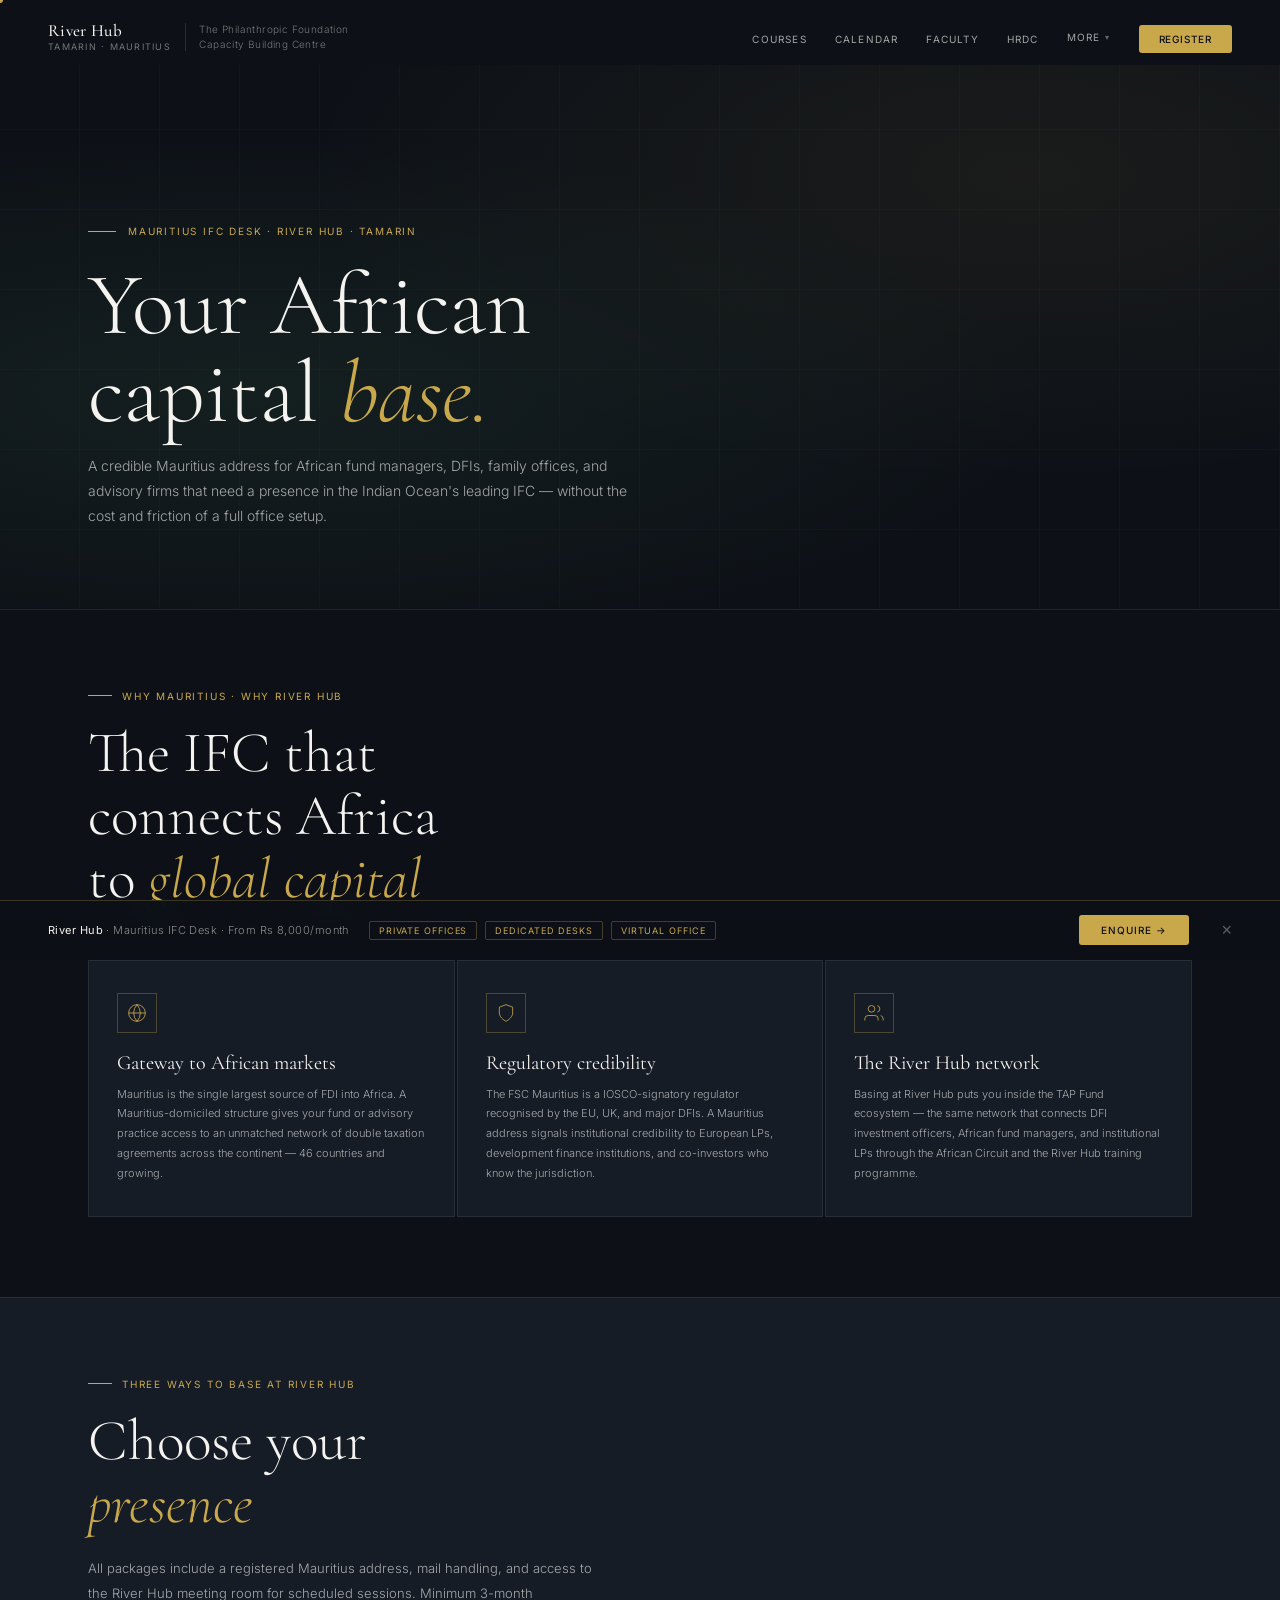
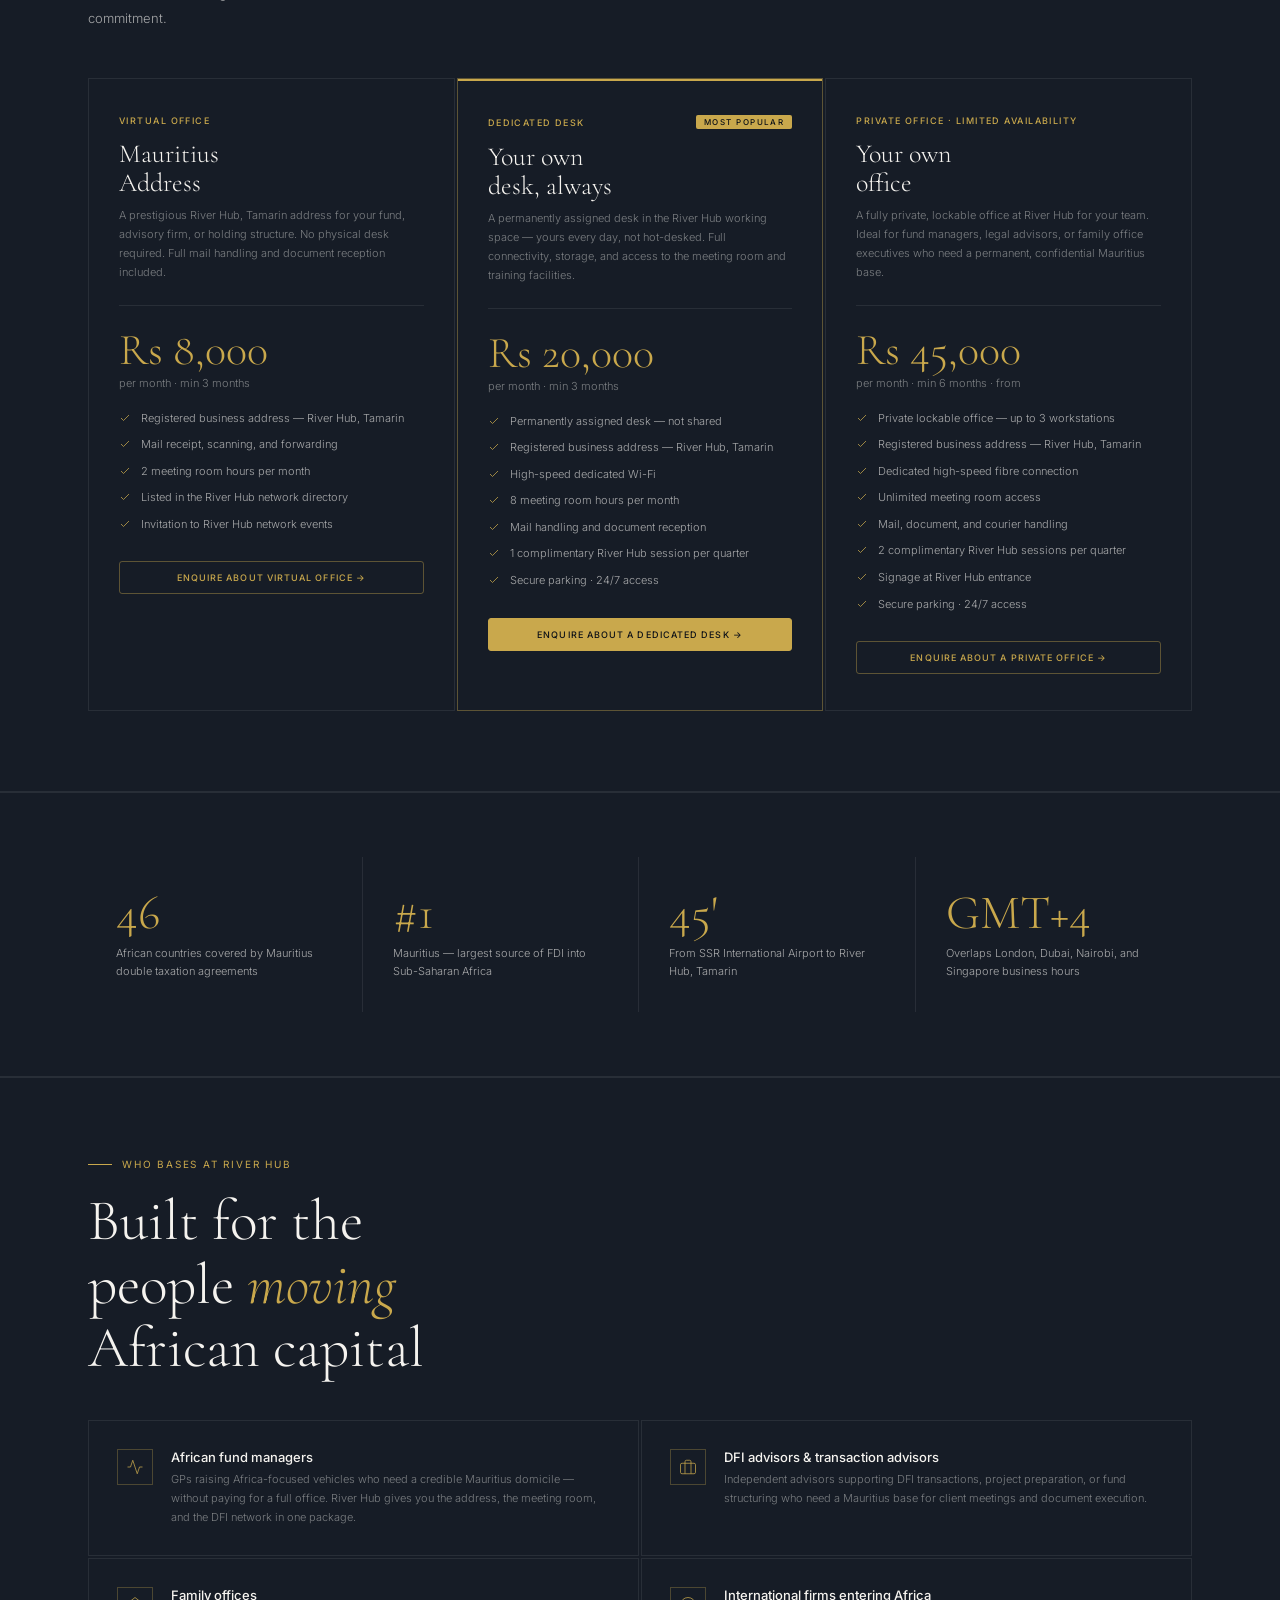
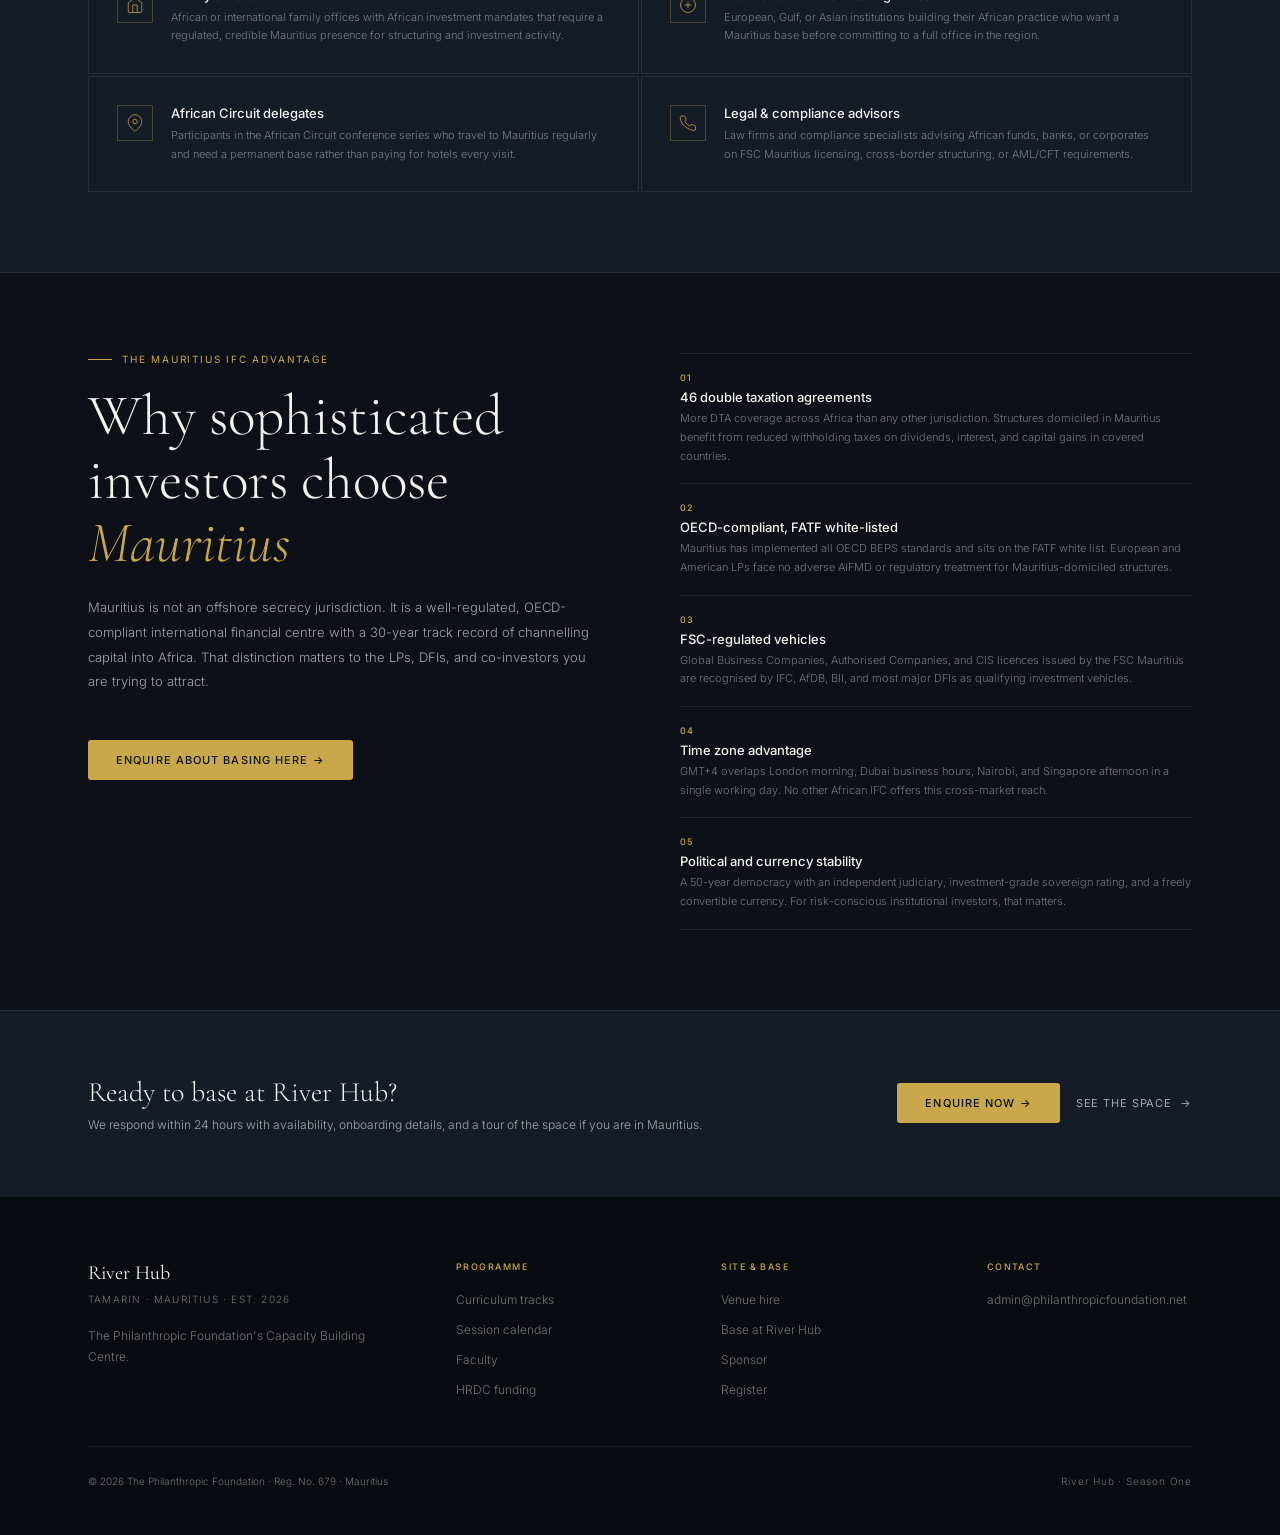
==== base/index.html @ 077eb171 "Create index.html Add base page" ====
<!DOCTYPE html>
<html lang="en">
<head>
<meta charset="UTF-8"><meta name="viewport" content="width=device-width, initial-scale=1.0">
<title>Base at River Hub · Mauritius IFC Desk · Tamarin</title>
<meta name="description" content="A prestigious Mauritius address for African fund managers, DFIs, and advisory firms. Private offices, dedicated desks, and virtual office packages at River Hub, Tamarin.">
<link rel="canonical" href="https://riverhub.africa/base/">
<link rel="icon" type="image/svg+xml" href="data:image/svg+xml,<svg xmlns='http://www.w3.org/2000/svg' viewBox='0 0 32 32'><rect width='32' height='32' fill='%230d1117'/><text x='50%25' y='55%25' font-family='serif' font-size='18' fill='%23c9a84c' text-anchor='middle' dominant-baseline='middle'>R</text></svg>">
<meta name="theme-color" content="#0d1117">
<link rel="preconnect" href="https://fonts.googleapis.com">
<link rel="preconnect" href="https://fonts.gstatic.com" crossorigin>
<link href="https://fonts.googleapis.com/css2?family=Cormorant+Garamond:ital,wght@0,300;0,400;0,500;0,600;1,300;1,400;1,500&family=Inter:wght@300;400;500&display=swap" rel="stylesheet">
<link rel="stylesheet" href="/assets/main.css">
<style>
.why-grid{display:grid;grid-template-columns:repeat(3,1fr);gap:2px;margin-top:48px}
.why-card{background:var(--bg-card);border:.5px solid var(--border);padding:32px 28px;position:relative;overflow:hidden;transition:border-color .25s}
.why-card:hover{border-color:var(--border-lg)}
.why-card::after{content:'';position:absolute;top:0;left:0;width:2px;height:0;background:var(--gold);transition:height .4s ease}
.why-card:hover::after{height:100%}
.why-icon{width:40px;height:40px;border:.5px solid rgba(201,168,76,.3);display:flex;align-items:center;justify-content:center;margin-bottom:18px;color:var(--gold)}
.why-title{font-family:'Cormorant Garamond',serif;font-size:20px;font-weight:400;color:var(--white);margin-bottom:10px;line-height:1.2}
.why-text{font-size:11px;font-weight:300;color:var(--muted-lg);line-height:1.8}

/* PACKAGES */
.pkg-grid{display:grid;grid-template-columns:repeat(3,1fr);gap:2px;margin-top:48px}
.pkg-card{background:var(--bg-card);border:.5px solid var(--border);padding:36px 30px;position:relative;transition:border-color .25s}
.pkg-card:hover{border-color:var(--border-lg)}
.pkg-card.featured{border-color:rgba(201,168,76,.4)}
.pkg-card.featured::before{content:'';position:absolute;top:0;left:0;right:0;height:2px;background:var(--gold)}
.pkg-eyebrow{font-size:9px;font-weight:500;color:var(--gold);letter-spacing:.16em;text-transform:uppercase;margin-bottom:14px;display:flex;align-items:center;justify-content:space-between}
.pkg-badge{background:var(--gold);color:var(--bg);padding:2px 8px;border-radius:2px;font-size:8px;font-weight:500}
.pkg-title{font-family:'Cormorant Garamond',serif;font-size:26px;font-weight:300;color:var(--white);line-height:1.1;margin-bottom:8px}
.pkg-desc{font-size:11px;font-weight:300;color:var(--muted);line-height:1.75;margin-bottom:22px;padding-bottom:22px;border-bottom:.5px solid var(--border)}
.pkg-price{font-family:'Cormorant Garamond',serif;font-size:44px;font-weight:300;color:var(--gold);line-height:1;margin-bottom:4px}
.pkg-price-unit{font-size:11px;font-weight:300;color:var(--muted);margin-bottom:20px}
.pkg-includes{display:flex;flex-direction:column;gap:9px;margin-bottom:28px}
.pkg-inc{display:flex;align-items:flex-start;gap:10px;font-size:11px;font-weight:300;color:var(--muted-lg);line-height:1.6}
.pkg-inc svg{flex-shrink:0;margin-top:2px;color:var(--gold)}
.pkg-enquire{display:inline-block;font-size:9px;font-weight:500;letter-spacing:.12em;text-transform:uppercase;color:var(--gold);border:.5px solid rgba(201,168,76,.4);padding:10px 20px;text-decoration:none;transition:all .2s;border-radius:var(--radius);width:100%;text-align:center}
.pkg-enquire:hover{background:rgba(201,168,76,.08);border-color:var(--gold)}
.pkg-card.featured .pkg-enquire{background:var(--gold);color:var(--bg);border-color:var(--gold)}
.pkg-card.featured .pkg-enquire:hover{background:var(--gold-lt)}

/* WHO */
.who-grid{display:grid;grid-template-columns:1fr 1fr;gap:2px;margin-top:40px}
.who-card{background:var(--bg-card);border:.5px solid var(--border);padding:28px 28px;display:flex;gap:18px;align-items:flex-start;transition:border-color .2s}
.who-card:hover{border-color:var(--border-lg)}
.who-icon{width:36px;height:36px;border:.5px solid rgba(201,168,76,.3);display:flex;align-items:center;justify-content:center;flex-shrink:0;color:var(--gold)}
.who-title{font-size:13px;font-weight:500;color:var(--white);margin-bottom:5px}
.who-text{font-size:11px;font-weight:300;color:var(--muted);line-height:1.7}

/* STATS */
.stats-band{background:var(--bg-card);border-top:.5px solid var(--border);border-bottom:.5px solid var(--border);padding:64px 0}
.stats-grid{display:grid;grid-template-columns:repeat(4,1fr);gap:2px}
.stat-box{padding:32px 28px;border-right:.5px solid var(--border)}
.stat-box:last-child{border-right:none}
.stat-val{font-family:'Cormorant Garamond',serif;font-size:48px;font-weight:300;color:var(--gold);line-height:1;margin-bottom:8px}
.stat-label{font-size:11px;font-weight:300;color:var(--muted-lg);line-height:1.6}

/* IFC BAND */
.ifc-band{padding:80px 0}
.ifc-grid{display:grid;grid-template-columns:1fr 1fr;gap:80px;align-items:start}
.ifc-point{padding:18px 0;border-top:.5px solid var(--border)}
.ifc-point:last-child{border-bottom:.5px solid var(--border)}
.ifc-point-num{font-size:9px;font-weight:500;color:var(--gold);letter-spacing:.14em;text-transform:uppercase;margin-bottom:6px}
.ifc-point-title{font-size:13px;font-weight:500;color:var(--white);margin-bottom:4px}
.ifc-point-text{font-size:11px;font-weight:300;color:var(--muted);line-height:1.7}

@media(max-width:900px){.why-grid,.pkg-grid,.ifc-grid{grid-template-columns:1fr;gap:2px}.who-grid{grid-template-columns:1fr}.stats-grid{grid-template-columns:1fr 1fr}.stat-box{border-right:none;border-bottom:.5px solid var(--border)}}
</style>
</head>
<body>
<div id="cursor-dot"></div><div id="cursor-ring"></div>
<div id="sticky-bar">
  <div class="sticky-label"><strong>River Hub</strong> · Mauritius IFC Desk · From Rs 8,000/month</div>
  <div class="sticky-pills"><span class="sticky-pill">Private offices</span><span class="sticky-pill">Dedicated desks</span><span class="sticky-pill">Virtual office</span></div>
  <a href="mailto:admin@philanthropicfoundation.net?subject=River Hub — Base Enquiry" class="sticky-cta">Enquire →</a>
  <button class="sticky-close" aria-label="Dismiss">×</button>
</div>
<nav id="nav">
  <a href="/" class="nav-logo"><div class="nav-logo-l"><span class="nav-logo-main">River Hub</span><span class="nav-logo-sub">Tamarin · Mauritius</span></div><div class="nav-logo-div"></div><span class="nav-logo-r">The Philanthropic Foundation<br>Capacity Building Centre</span></a>
  <ul class="nav-links">
    <li><a href="/courses/">Courses</a></li>
    <li><a href="/calendar/">Calendar</a></li>
    <li><a href="/faculty/">Faculty</a></li>
    <li><a href="/hrdc/">HRDC</a></li>
    <li class="nav-more" id="nav-more"><button class="nav-more-btn" onclick="toggleNavMore()">More <span>▾</span></button><div class="nav-dropdown"><a href="/venue/">Hire the space</a><a href="/base/">Base here</a><a href="/sponsor/">Sponsor</a><a href="https://philanthropicfoundation.net" target="_blank">Foundation ↗</a></div></li>
    <li><a href="/register/" class="nav-cta">Register</a></li>
  </ul>
</nav>
<div style="padding-top:65px"></div>

<!-- PAGE HEADER -->
<div class="page-header">
  <div class="page-header-grid"></div>
  <div class="page-header-inner">
    <div class="page-eyebrow">Mauritius IFC Desk · River Hub · Tamarin</div>
    <h1 class="page-title">Your African<br>capital <em>base.</em></h1>
    <p class="page-subtitle">A credible Mauritius address for African fund managers, DFIs, family offices, and advisory firms that need a presence in the Indian Ocean's leading IFC — without the cost and friction of a full office setup.</p>
  </div>
</div>

<!-- WHY MAURITIUS -->
<section style="padding:80px 0">
  <div class="container">
    <div class="reveal">
      <div class="section-tag">Why Mauritius · Why River Hub</div>
      <h2 class="section-title">The IFC that<br>connects Africa<br>to <em>global capital</em></h2>
    </div>
    <div class="why-grid reveal" style="transition-delay:.08s">
      <div class="why-card">
        <div class="why-icon"><svg viewBox="0 0 24 24" fill="none" stroke="currentColor" stroke-width="1" width="20" height="20"><circle cx="12" cy="12" r="10"/><line x1="2" y1="12" x2="22" y2="12"/><path d="M12 2a15.3 15.3 0 0 1 4 10 15.3 15.3 0 0 1-4 10 15.3 15.3 0 0 1-4-10 15.3 15.3 0 0 1 4-10z"/></svg></div>
        <div class="why-title">Gateway to African markets</div>
        <div class="why-text">Mauritius is the single largest source of FDI into Africa. A Mauritius-domiciled structure gives your fund or advisory practice access to an unmatched network of double taxation agreements across the continent — 46 countries and growing.</div>
      </div>
      <div class="why-card">
        <div class="why-icon"><svg viewBox="0 0 24 24" fill="none" stroke="currentColor" stroke-width="1" width="20" height="20"><path d="M12 22s8-4 8-10V5l-8-3-8 3v7c0 6 8 10 8 10z"/></svg></div>
        <div class="why-title">Regulatory credibility</div>
        <div class="why-text">The FSC Mauritius is a IOSCO-signatory regulator recognised by the EU, UK, and major DFIs. A Mauritius address signals institutional credibility to European LPs, development finance institutions, and co-investors who know the jurisdiction.</div>
      </div>
      <div class="why-card">
        <div class="why-icon"><svg viewBox="0 0 24 24" fill="none" stroke="currentColor" stroke-width="1" width="20" height="20"><path d="M17 21v-2a4 4 0 0 0-4-4H5a4 4 0 0 0-4 4v2"/><circle cx="9" cy="7" r="4"/><path d="M23 21v-2a4 4 0 0 0-3-3.87"/><path d="M16 3.13a4 4 0 0 1 0 7.75"/></svg></div>
        <div class="why-title">The River Hub network</div>
        <div class="why-text">Basing at River Hub puts you inside the TAP Fund ecosystem — the same network that connects DFI investment officers, African fund managers, and institutional LPs through the African Circuit and the River Hub training programme.</div>
      </div>
    </div>
  </div>
</section>

<!-- PACKAGES -->
<section style="background:var(--bg-card);border-top:.5px solid var(--border);border-bottom:.5px solid var(--border);padding:80px 0">
  <div class="container">
    <div class="reveal">
      <div class="section-tag">Three ways to base at River Hub</div>
      <h2 class="section-title">Choose your<br><em>presence</em></h2>
      <p class="section-body" style="max-width:520px">All packages include a registered Mauritius address, mail handling, and access to the River Hub meeting room for scheduled sessions. Minimum 3-month commitment.</p>
    </div>
    <div class="pkg-grid reveal" style="transition-delay:.08s">

      <!-- Virtual Office -->
      <div class="pkg-card">
        <div class="pkg-eyebrow">Virtual Office</div>
        <div class="pkg-title">Mauritius<br>Address</div>
        <div class="pkg-desc">A prestigious River Hub, Tamarin address for your fund, advisory firm, or holding structure. No physical desk required. Full mail handling and document reception included.</div>
        <div class="pkg-price">Rs 8,000</div>
        <div class="pkg-price-unit">per month · min 3 months</div>
        <div class="pkg-includes">
          <div class="pkg-inc"><svg viewBox="0 0 24 24" fill="none" stroke="currentColor" stroke-width="1.5" width="12" height="12"><polyline points="20 6 9 17 4 12"/></svg>Registered business address — River Hub, Tamarin</div>
          <div class="pkg-inc"><svg viewBox="0 0 24 24" fill="none" stroke="currentColor" stroke-width="1.5" width="12" height="12"><polyline points="20 6 9 17 4 12"/></svg>Mail receipt, scanning, and forwarding</div>
          <div class="pkg-inc"><svg viewBox="0 0 24 24" fill="none" stroke="currentColor" stroke-width="1.5" width="12" height="12"><polyline points="20 6 9 17 4 12"/></svg>2 meeting room hours per month</div>
          <div class="pkg-inc"><svg viewBox="0 0 24 24" fill="none" stroke="currentColor" stroke-width="1.5" width="12" height="12"><polyline points="20 6 9 17 4 12"/></svg>Listed in the River Hub network directory</div>
          <div class="pkg-inc"><svg viewBox="0 0 24 24" fill="none" stroke="currentColor" stroke-width="1.5" width="12" height="12"><polyline points="20 6 9 17 4 12"/></svg>Invitation to River Hub network events</div>
        </div>
        <a href="mailto:admin@philanthropicfoundation.net?subject=River Hub Base — Virtual Office Enquiry&body=I am interested in the River Hub Virtual Office package. Please send availability and onboarding details." class="pkg-enquire">Enquire about virtual office →</a>
      </div>

      <!-- Dedicated Desk -->
      <div class="pkg-card featured">
        <div class="pkg-eyebrow">Dedicated Desk <span class="pkg-badge">Most popular</span></div>
        <div class="pkg-title">Your own<br>desk, always</div>
        <div class="pkg-desc">A permanently assigned desk in the River Hub working space — yours every day, not hot-desked. Full connectivity, storage, and access to the meeting room and training facilities.</div>
        <div class="pkg-price">Rs 20,000</div>
        <div class="pkg-price-unit">per month · min 3 months</div>
        <div class="pkg-includes">
          <div class="pkg-inc"><svg viewBox="0 0 24 24" fill="none" stroke="currentColor" stroke-width="1.5" width="12" height="12"><polyline points="20 6 9 17 4 12"/></svg>Permanently assigned desk — not shared</div>
          <div class="pkg-inc"><svg viewBox="0 0 24 24" fill="none" stroke="currentColor" stroke-width="1.5" width="12" height="12"><polyline points="20 6 9 17 4 12"/></svg>Registered business address — River Hub, Tamarin</div>
          <div class="pkg-inc"><svg viewBox="0 0 24 24" fill="none" stroke="currentColor" stroke-width="1.5" width="12" height="12"><polyline points="20 6 9 17 4 12"/></svg>High-speed dedicated Wi-Fi</div>
          <div class="pkg-inc"><svg viewBox="0 0 24 24" fill="none" stroke="currentColor" stroke-width="1.5" width="12" height="12"><polyline points="20 6 9 17 4 12"/></svg>8 meeting room hours per month</div>
          <div class="pkg-inc"><svg viewBox="0 0 24 24" fill="none" stroke="currentColor" stroke-width="1.5" width="12" height="12"><polyline points="20 6 9 17 4 12"/></svg>Mail handling and document reception</div>
          <div class="pkg-inc"><svg viewBox="0 0 24 24" fill="none" stroke="currentColor" stroke-width="1.5" width="12" height="12"><polyline points="20 6 9 17 4 12"/></svg>1 complimentary River Hub session per quarter</div>
          <div class="pkg-inc"><svg viewBox="0 0 24 24" fill="none" stroke="currentColor" stroke-width="1.5" width="12" height="12"><polyline points="20 6 9 17 4 12"/></svg>Secure parking · 24/7 access</div>
        </div>
        <a href="mailto:admin@philanthropicfoundation.net?subject=River Hub Base — Dedicated Desk Enquiry&body=I am interested in a dedicated desk at River Hub. Please send availability and onboarding details." class="pkg-enquire">Enquire about a dedicated desk →</a>
      </div>

      <!-- Private Office -->
      <div class="pkg-card">
        <div class="pkg-eyebrow">Private Office · Limited availability</div>
        <div class="pkg-title">Your own<br>office</div>
        <div class="pkg-desc">A fully private, lockable office at River Hub for your team. Ideal for fund managers, legal advisors, or family office executives who need a permanent, confidential Mauritius base.</div>
        <div class="pkg-price">Rs 45,000</div>
        <div class="pkg-price-unit">per month · min 6 months · from</div>
        <div class="pkg-includes">
          <div class="pkg-inc"><svg viewBox="0 0 24 24" fill="none" stroke="currentColor" stroke-width="1.5" width="12" height="12"><polyline points="20 6 9 17 4 12"/></svg>Private lockable office — up to 3 workstations</div>
          <div class="pkg-inc"><svg viewBox="0 0 24 24" fill="none" stroke="currentColor" stroke-width="1.5" width="12" height="12"><polyline points="20 6 9 17 4 12"/></svg>Registered business address — River Hub, Tamarin</div>
          <div class="pkg-inc"><svg viewBox="0 0 24 24" fill="none" stroke="currentColor" stroke-width="1.5" width="12" height="12"><polyline points="20 6 9 17 4 12"/></svg>Dedicated high-speed fibre connection</div>
          <div class="pkg-inc"><svg viewBox="0 0 24 24" fill="none" stroke="currentColor" stroke-width="1.5" width="12" height="12"><polyline points="20 6 9 17 4 12"/></svg>Unlimited meeting room access</div>
          <div class="pkg-inc"><svg viewBox="0 0 24 24" fill="none" stroke="currentColor" stroke-width="1.5" width="12" height="12"><polyline points="20 6 9 17 4 12"/></svg>Mail, document, and courier handling</div>
          <div class="pkg-inc"><svg viewBox="0 0 24 24" fill="none" stroke="currentColor" stroke-width="1.5" width="12" height="12"><polyline points="20 6 9 17 4 12"/></svg>2 complimentary River Hub sessions per quarter</div>
          <div class="pkg-inc"><svg viewBox="0 0 24 24" fill="none" stroke="currentColor" stroke-width="1.5" width="12" height="12"><polyline points="20 6 9 17 4 12"/></svg>Signage at River Hub entrance</div>
          <div class="pkg-inc"><svg viewBox="0 0 24 24" fill="none" stroke="currentColor" stroke-width="1.5" width="12" height="12"><polyline points="20 6 9 17 4 12"/></svg>Secure parking · 24/7 access</div>
        </div>
        <a href="mailto:admin@philanthropicfoundation.net?subject=River Hub Base — Private Office Enquiry&body=I am interested in a private office at River Hub. Please confirm availability and send details." class="pkg-enquire">Enquire about a private office →</a>
      </div>

    </div>
  </div>
</section>

<!-- STATS -->
<div class="stats-band">
  <div class="container">
    <div class="stats-grid reveal">
      <div class="stat-box"><div class="stat-val">46</div><div class="stat-label">African countries covered by Mauritius double taxation agreements</div></div>
      <div class="stat-box"><div class="stat-val">#1</div><div class="stat-label">Mauritius — largest source of FDI into Sub-Saharan Africa</div></div>
      <div class="stat-box"><div class="stat-val">45'</div><div class="stat-label">From SSR International Airport to River Hub, Tamarin</div></div>
      <div class="stat-box"><div class="stat-val">GMT+4</div><div class="stat-label">Overlaps London, Dubai, Nairobi, and Singapore business hours</div></div>
    </div>
  </div>
</div>

<!-- WHO IS THIS FOR -->
<section style="padding:80px 0;background:var(--bg-card);border-top:.5px solid var(--border);border-bottom:.5px solid var(--border)">
  <div class="container">
    <div class="reveal">
      <div class="section-tag">Who bases at River Hub</div>
      <h2 class="section-title">Built for the<br>people <em>moving</em><br>African capital</h2>
    </div>
    <div class="who-grid reveal" style="transition-delay:.08s">
      <div class="who-card">
        <div class="who-icon"><svg viewBox="0 0 24 24" fill="none" stroke="currentColor" stroke-width="1" width="18" height="18"><polyline points="22 12 18 12 15 21 9 3 6 12 2 12"/></svg></div>
        <div><div class="who-title">African fund managers</div><div class="who-text">GPs raising Africa-focused vehicles who need a credible Mauritius domicile — without paying for a full office. River Hub gives you the address, the meeting room, and the DFI network in one package.</div></div>
      </div>
      <div class="who-card">
        <div class="who-icon"><svg viewBox="0 0 24 24" fill="none" stroke="currentColor" stroke-width="1" width="18" height="18"><rect x="2" y="7" width="20" height="14" rx="2"/><path d="M16 21V5a2 2 0 0 0-2-2h-4a2 2 0 0 0-2 2v16"/></svg></div>
        <div><div class="who-title">DFI advisors & transaction advisors</div><div class="who-text">Independent advisors supporting DFI transactions, project preparation, or fund structuring who need a Mauritius base for client meetings and document execution.</div></div>
      </div>
      <div class="who-card">
        <div class="who-icon"><svg viewBox="0 0 24 24" fill="none" stroke="currentColor" stroke-width="1" width="18" height="18"><path d="M3 9l9-7 9 7v11a2 2 0 0 1-2 2H5a2 2 0 0 1-2-2z"/><polyline points="9 22 9 12 15 12 15 22"/></svg></div>
        <div><div class="who-title">Family offices</div><div class="who-text">African or international family offices with African investment mandates that require a regulated, credible Mauritius presence for structuring and investment activity.</div></div>
      </div>
      <div class="who-card">
        <div class="who-icon"><svg viewBox="0 0 24 24" fill="none" stroke="currentColor" stroke-width="1" width="18" height="18"><circle cx="12" cy="12" r="10"/><line x1="12" y1="8" x2="12" y2="16"/><line x1="8" y1="12" x2="16" y2="12"/></svg></div>
        <div><div class="who-title">International firms entering Africa</div><div class="who-text">European, Gulf, or Asian institutions building their African practice who want a Mauritius base before committing to a full office in the region.</div></div>
      </div>
      <div class="who-card">
        <div class="who-icon"><svg viewBox="0 0 24 24" fill="none" stroke="currentColor" stroke-width="1" width="18" height="18"><path d="M21 10c0 7-9 13-9 13s-9-6-9-13a9 9 0 0 1 18 0z"/><circle cx="12" cy="10" r="3"/></svg></div>
        <div><div class="who-title">African Circuit delegates</div><div class="who-text">Participants in the African Circuit conference series who travel to Mauritius regularly and need a permanent base rather than paying for hotels every visit.</div></div>
      </div>
      <div class="who-card">
        <div class="who-icon"><svg viewBox="0 0 24 24" fill="none" stroke="currentColor" stroke-width="1" width="18" height="18"><path d="M22 16.92v3a2 2 0 0 1-2.18 2 19.79 19.79 0 0 1-8.63-3.07A19.5 19.5 0 0 1 4.69 13.5 19.79 19.79 0 0 1 1.58 4.88 2 2 0 0 1 3.54 2.69h3a2 2 0 0 1 2 1.72c.127.96.361 1.903.7 2.81a2 2 0 0 1-.45 2.11L7.91 10a16 16 0 0 0 6 6l1.27-1.27a2 2 0 0 1 2.11-.45c.907.339 1.85.573 2.81.7A2 2 0 0 1 22 16.92z"/></svg></div>
        <div><div class="who-title">Legal & compliance advisors</div><div class="who-text">Law firms and compliance specialists advising African funds, banks, or corporates on FSC Mauritius licensing, cross-border structuring, or AML/CFT requirements.</div></div>
      </div>
    </div>
  </div>
</section>

<!-- IFC ADVANTAGE -->
<section class="ifc-band">
  <div class="container">
    <div class="ifc-grid">
      <div class="reveal">
        <div class="section-tag">The Mauritius IFC advantage</div>
        <h2 class="section-title">Why sophisticated<br>investors choose<br><em>Mauritius</em></h2>
        <p class="section-body">Mauritius is not an offshore secrecy jurisdiction. It is a well-regulated, OECD-compliant international financial centre with a 30-year track record of channelling capital into Africa. That distinction matters to the LPs, DFIs, and co-investors you are trying to attract.</p>
        <a href="mailto:admin@philanthropicfoundation.net?subject=River Hub Base — Enquiry&body=I would like to discuss basing at River Hub. Please send me the available options and pricing." class="btn-primary" style="margin-top:32px;display:inline-block">Enquire about basing here →</a>
      </div>
      <div class="reveal" style="transition-delay:.1s">
        <div class="ifc-point"><div class="ifc-point-num">01</div><div class="ifc-point-title">46 double taxation agreements</div><div class="ifc-point-text">More DTA coverage across Africa than any other jurisdiction. Structures domiciled in Mauritius benefit from reduced withholding taxes on dividends, interest, and capital gains in covered countries.</div></div>
        <div class="ifc-point"><div class="ifc-point-num">02</div><div class="ifc-point-title">OECD-compliant, FATF white-listed</div><div class="ifc-point-text">Mauritius has implemented all OECD BEPS standards and sits on the FATF white list. European and American LPs face no adverse AIFMD or regulatory treatment for Mauritius-domiciled structures.</div></div>
        <div class="ifc-point"><div class="ifc-point-num">03</div><div class="ifc-point-title">FSC-regulated vehicles</div><div class="ifc-point-text">Global Business Companies, Authorised Companies, and CIS licences issued by the FSC Mauritius are recognised by IFC, AfDB, BII, and most major DFIs as qualifying investment vehicles.</div></div>
        <div class="ifc-point"><div class="ifc-point-num">04</div><div class="ifc-point-title">Time zone advantage</div><div class="ifc-point-text">GMT+4 overlaps London morning, Dubai business hours, Nairobi, and Singapore afternoon in a single working day. No other African IFC offers this cross-market reach.</div></div>
        <div class="ifc-point"><div class="ifc-point-num">05</div><div class="ifc-point-title">Political and currency stability</div><div class="ifc-point-text">A 50-year democracy with an independent judiciary, investment-grade sovereign rating, and a freely convertible currency. For risk-conscious institutional investors, that matters.</div></div>
      </div>
    </div>
  </div>
</section>

<!-- CTA -->
<section style="background:var(--bg-card);border-top:.5px solid var(--border);padding:64px 0">
  <div class="container">
    <div style="display:flex;align-items:center;justify-content:space-between;gap:40px;flex-wrap:wrap">
      <div>
        <div style="font-family:'Cormorant Garamond',serif;font-size:28px;font-weight:300;color:var(--white);margin-bottom:8px">Ready to base at River Hub?</div>
        <div style="font-size:12px;font-weight:300;color:var(--muted-lg)">We respond within 24 hours with availability, onboarding details, and a tour of the space if you are in Mauritius.</div>
      </div>
      <div style="display:flex;gap:16px;flex-wrap:wrap">
        <a href="mailto:admin@philanthropicfoundation.net?subject=River Hub Base — Enquiry&body=I would like to enquire about basing at River Hub. Please send me available packages and pricing." class="btn-primary">Enquire now →</a>
        <a href="/venue/" class="btn-ghost">See the space</a>
      </div>
    </div>
  </div>
</section>

<footer>
  <div class="container">
    <div class="footer-grid">
      <div><div class="footer-name">River Hub</div><div class="footer-sub">Tamarin · Mauritius · Est. 2026</div><p class="footer-desc">The Philanthropic Foundation's Capacity Building Centre.</p></div>
      <div><div class="footer-col-title">Programme</div><ul class="footer-links"><li><a href="/courses/">Curriculum tracks</a></li><li><a href="/calendar/">Session calendar</a></li><li><a href="/faculty/">Faculty</a></li><li><a href="/hrdc/">HRDC funding</a></li></ul></div>
      <div><div class="footer-col-title">Site & Base</div><ul class="footer-links"><li><a href="/venue/">Venue hire</a></li><li><a href="/base/">Base at River Hub</a></li><li><a href="/sponsor/">Sponsor</a></li><li><a href="/register/">Register</a></li></ul></div>
      <div><div class="footer-col-title">Contact</div><ul class="footer-links"><li><a href="mailto:admin@philanthropicfoundation.net">admin@philanthropicfoundation.net</a></li></ul></div>
    </div>
    <div class="footer-bottom"><div class="footer-copy">© 2026 The Philanthropic Foundation · Reg. No. 679 · Mauritius</div><div class="footer-season">River Hub · Season One</div></div>
  </div>
</footer>
<script src="/assets/main.js"></script>
</body>
</html>
---- assets/main.css ----
:root{--bg:#0d1117;--bg-card:#161c26;--bg-mid:#1c2433;--border:rgba(255,255,255,0.08);--border-lg:rgba(255,255,255,0.12);--gold:#c9a84c;--gold-lt:#e0c27a;--white:#f5f3ef;--muted:rgba(245,243,239,0.45);--muted-lg:rgba(245,243,239,0.65);--radius:3px}
*,*::before,*::after{box-sizing:border-box;margin:0;padding:0}
html{scroll-behavior:smooth}
body{font-family:'Inter',sans-serif;background:var(--bg);color:var(--white);font-weight:300;overflow-x:hidden;cursor:none}
a,button,[role="button"]{cursor:none}
#cursor-ring{width:36px;height:36px;border:2px solid var(--gold);border-radius:50%;position:fixed;top:0;left:0;pointer-events:none;z-index:9999;transform:translate(-50%,-50%);transition:width .25s,height .25s,border-color .25s,background .25s,opacity .25s;opacity:0}
#cursor-dot{width:6px;height:6px;background:var(--gold);border-radius:50%;position:fixed;top:0;left:0;pointer-events:none;z-index:9999;transform:translate(-50%,-50%);transition:width .15s,height .15s,background .15s}
#cursor-ring.hover{width:56px;height:56px;border-color:#3d8a62;background:rgba(61,138,98,.08)}
#cursor-dot.hover{width:4px;height:4px;background:#3d8a62}

/* NAV */
nav{position:fixed;top:0;left:0;right:0;z-index:200;display:flex;align-items:center;justify-content:space-between;padding:22px 48px;transition:background .35s,padding .25s,border-bottom .35s}
nav.scrolled{background:rgba(13,17,23,.94);backdrop-filter:blur(16px);padding:14px 48px;border-bottom:.5px solid var(--border-lg)}
.nav-logo{display:flex;align-items:center;gap:14px;text-decoration:none}
.nav-logo-div{width:.5px;height:28px;background:var(--border-lg)}
.nav-logo-l{display:flex;flex-direction:column;gap:2px}
.nav-logo-main{font-family:'Cormorant Garamond',serif;font-size:17px;font-weight:500;color:var(--white);letter-spacing:.02em;line-height:1}
.nav-logo-sub{font-size:9px;font-weight:400;color:var(--muted);letter-spacing:.14em;text-transform:uppercase}
.nav-logo-r{font-size:10px;color:var(--muted);font-weight:300;letter-spacing:.04em;line-height:1.5}
.nav-links{display:flex;align-items:center;gap:28px;list-style:none}
.nav-links a{font-size:10px;font-weight:400;color:var(--muted-lg);text-decoration:none;letter-spacing:.12em;text-transform:uppercase;transition:color .2s}
.nav-links a:hover{color:var(--white)}
.nav-links a.active{color:var(--white)}
.nav-cta{background:var(--gold)!important;color:var(--bg)!important;padding:8px 20px;border-radius:var(--radius);font-weight:500!important;transition:background .2s!important;letter-spacing:.08em!important}
.nav-cta:hover{background:var(--gold-lt)!important}
.nav-more{position:relative}
.nav-more-btn{font-size:10px;font-weight:400;color:var(--muted-lg);text-decoration:none;letter-spacing:.12em;text-transform:uppercase;transition:color .2s;background:none;border:none;font-family:'Inter',sans-serif;cursor:none;display:flex;align-items:center;gap:5px;padding:0}
.nav-more-btn:hover{color:var(--white)}
.nav-more-btn span{font-size:8px;opacity:.6}
.nav-dropdown{position:absolute;top:calc(100% + 16px);right:0;background:rgba(13,17,23,0.97);backdrop-filter:blur(16px);border:.5px solid var(--border-lg);padding:8px 0;min-width:160px;opacity:0;pointer-events:none;transform:translateY(-6px);transition:opacity .2s,transform .2s;z-index:999}
.nav-more.open .nav-dropdown{opacity:1;pointer-events:all;transform:translateY(0)}
.nav-dropdown a{display:block;font-size:10px;font-weight:400;color:var(--muted-lg);text-decoration:none;letter-spacing:.1em;text-transform:uppercase;padding:10px 18px;transition:color .15s,background .15s}
.nav-dropdown a:hover{color:var(--white);background:rgba(255,255,255,0.04)}

/* TICKER */
.ticker{background:var(--gold);padding:9px 0;overflow:hidden;white-space:nowrap}
.ticker-inner{display:inline-flex;animation:ticker 32s linear infinite}
.ticker-text{font-size:10px;font-weight:500;color:var(--bg);letter-spacing:.14em;text-transform:uppercase;padding:0 28px}
.ticker-dot{color:rgba(13,17,23,.35);padding:0 4px}
@keyframes ticker{0%{transform:translateX(0)}100%{transform:translateX(-50%)}}

/* PAGE HEADER */
.page-header{padding:160px 0 80px;position:relative;overflow:hidden;border-bottom:.5px solid var(--border)}
.page-header::before{content:'';position:absolute;inset:0;background:radial-gradient(ellipse at 20% 60%,rgba(42,74,58,.25) 0%,transparent 55%),radial-gradient(ellipse at 80% 20%,rgba(201,168,76,.07) 0%,transparent 50%)}
.page-header-grid{position:absolute;inset:0;background-image:repeating-linear-gradient(0deg,transparent,transparent 79px,rgba(255,255,255,.018) 79px,rgba(255,255,255,.018) 80px),repeating-linear-gradient(90deg,transparent,transparent 79px,rgba(255,255,255,.018) 79px,rgba(255,255,255,.018) 80px)}
.page-header-inner{position:relative;z-index:1;max-width:1200px;margin:0 auto;padding:0 48px}
.page-eyebrow{display:flex;align-items:center;gap:12px;font-size:10px;font-weight:400;color:var(--gold);letter-spacing:.18em;text-transform:uppercase;margin-bottom:24px}
.page-eyebrow::before{content:'';display:block;width:28px;height:.5px;background:var(--gold)}
.page-title{font-family:'Cormorant Garamond',serif;font-size:clamp(52px,7vw,88px);font-weight:300;line-height:1.0;color:var(--white);margin-bottom:16px}
.page-title em{font-style:italic;color:var(--gold)}
.page-subtitle{font-size:14px;font-weight:300;color:var(--muted-lg);line-height:1.8;max-width:560px}

/* CONTAINER */
.container{max-width:1200px;margin:0 auto;padding:0 48px}

/* SHARED COMPONENTS */
.section-tag{display:flex;align-items:center;gap:10px;font-size:10px;font-weight:400;color:var(--gold);letter-spacing:.18em;text-transform:uppercase;margin-bottom:20px}
.section-tag::before{content:'';display:block;width:24px;height:.5px;background:var(--gold)}
.section-title{font-family:'Cormorant Garamond',serif;font-size:clamp(36px,4.5vw,58px);font-weight:300;color:var(--white);line-height:1.1;margin-bottom:20px}
.section-title em{font-style:italic;color:var(--gold)}
.section-body{font-size:13px;font-weight:300;color:var(--muted-lg);line-height:1.9;margin-bottom:14px}
.reveal{opacity:0;transform:translateY(22px);transition:opacity .7s ease,transform .7s ease}
.reveal.visible{opacity:1;transform:none}
.btn-primary{background:var(--gold);color:var(--bg);border:none;padding:13px 28px;font-family:'Inter',sans-serif;font-size:11px;font-weight:500;letter-spacing:.1em;text-transform:uppercase;cursor:none;text-decoration:none;border-radius:var(--radius);transition:background .2s,transform .15s;display:inline-block}
.btn-primary:hover{background:var(--gold-lt);transform:translateY(-1px)}
.btn-ghost{color:var(--muted-lg);font-size:11px;font-weight:400;letter-spacing:.08em;text-decoration:none;text-transform:uppercase;display:flex;align-items:center;gap:8px;transition:color .2s,gap .2s;width:fit-content}
.btn-ghost:hover{color:var(--white);gap:14px}
.btn-ghost::after{content:'→'}

/* BADGE */
.badge{font-size:9px;font-weight:500;padding:2px 7px;border-radius:2px;letter-spacing:.1em;text-transform:uppercase}
.b-taf{background:rgba(61,138,98,.18);color:#6ec493;border:.5px solid rgba(61,138,98,.3)}
.b-hrdc{background:rgba(201,168,76,.12);color:var(--gold-lt);border:.5px solid rgba(201,168,76,.25)}
.b-premium{background:rgba(110,90,138,.15);color:#b09fd4;border:.5px solid rgba(110,90,138,.3)}

/* FOOTER */
footer{background:#080c11;border-top:.5px solid rgba(255,255,255,0.06);padding:64px 0 48px}
.footer-grid{display:grid;grid-template-columns:1.5fr 1fr 1fr 1fr;gap:60px;margin-bottom:48px}
.footer-name{font-family:'Cormorant Garamond',serif;font-size:20px;font-weight:400;color:var(--white);margin-bottom:8px}
.footer-sub{font-size:10px;color:var(--muted);letter-spacing:.12em;text-transform:uppercase;margin-bottom:20px}
.footer-desc{font-size:12px;color:var(--muted);line-height:1.8}
.footer-col-title{font-size:9px;font-weight:500;color:var(--gold);letter-spacing:.16em;text-transform:uppercase;margin-bottom:16px}
.footer-links{list-style:none;display:flex;flex-direction:column;gap:10px}
.footer-links a{font-size:12px;color:var(--muted);text-decoration:none;transition:color .2s}
.footer-links a:hover{color:var(--white)}
.footer-bottom{border-top:.5px solid rgba(255,255,255,0.06);padding-top:28px;display:flex;justify-content:space-between;align-items:center;flex-wrap:wrap;gap:12px}
.footer-copy{font-size:10px;color:var(--muted)}
.footer-season{font-size:10px;color:var(--muted);letter-spacing:.08em}

/* STICKY BAR */
#sticky-bar{position:fixed;bottom:0;left:0;right:0;z-index:300;background:rgba(13,17,23,0.96);backdrop-filter:blur(16px);border-top:.5px solid rgba(201,168,76,0.25);padding:14px 48px;display:flex;align-items:center;justify-content:space-between;transform:translateY(100%);transition:transform .4s cubic-bezier(.22,1,.36,1);gap:20px}
#sticky-bar.visible{transform:translateY(0)}
.sticky-label{font-size:11px;font-weight:300;color:rgba(245,243,239,.55);letter-spacing:.04em;white-space:nowrap}
.sticky-label strong{color:var(--white);font-weight:400}
.sticky-pills{display:flex;align-items:center;gap:8px;flex:1}
.sticky-pill{font-size:9px;font-weight:400;color:var(--gold);letter-spacing:.1em;text-transform:uppercase;border:.5px solid rgba(201,168,76,0.3);padding:3px 9px;border-radius:2px;white-space:nowrap}
.sticky-cta{background:var(--gold);color:var(--bg);border:none;padding:9px 22px;font-family:'Inter',sans-serif;font-size:10px;font-weight:500;letter-spacing:.1em;text-transform:uppercase;cursor:none;border-radius:var(--radius);transition:background .2s;white-space:nowrap;text-decoration:none;flex-shrink:0}
.sticky-cta:hover{background:var(--gold-lt)}
.sticky-close{background:none;border:none;color:rgba(245,243,239,.35);font-size:18px;cursor:none;padding:0 0 0 12px;line-height:1;flex-shrink:0;transition:color .2s}
.sticky-close:hover{color:rgba(245,243,239,.7)}

/* RESPONSIVE */
@media(max-width:900px){
  nav{padding:16px 20px}.nav-links{display:none}
  .container{padding:0 20px}
  .page-header-inner{padding:0 20px}
  .footer-grid{grid-template-columns:1fr 1fr;gap:36px}
  #sticky-bar{padding:12px 16px;flex-wrap:wrap}
  .sticky-pills{display:none}
}
@media(max-width:480px){
  .footer-grid{grid-template-columns:1fr}
}
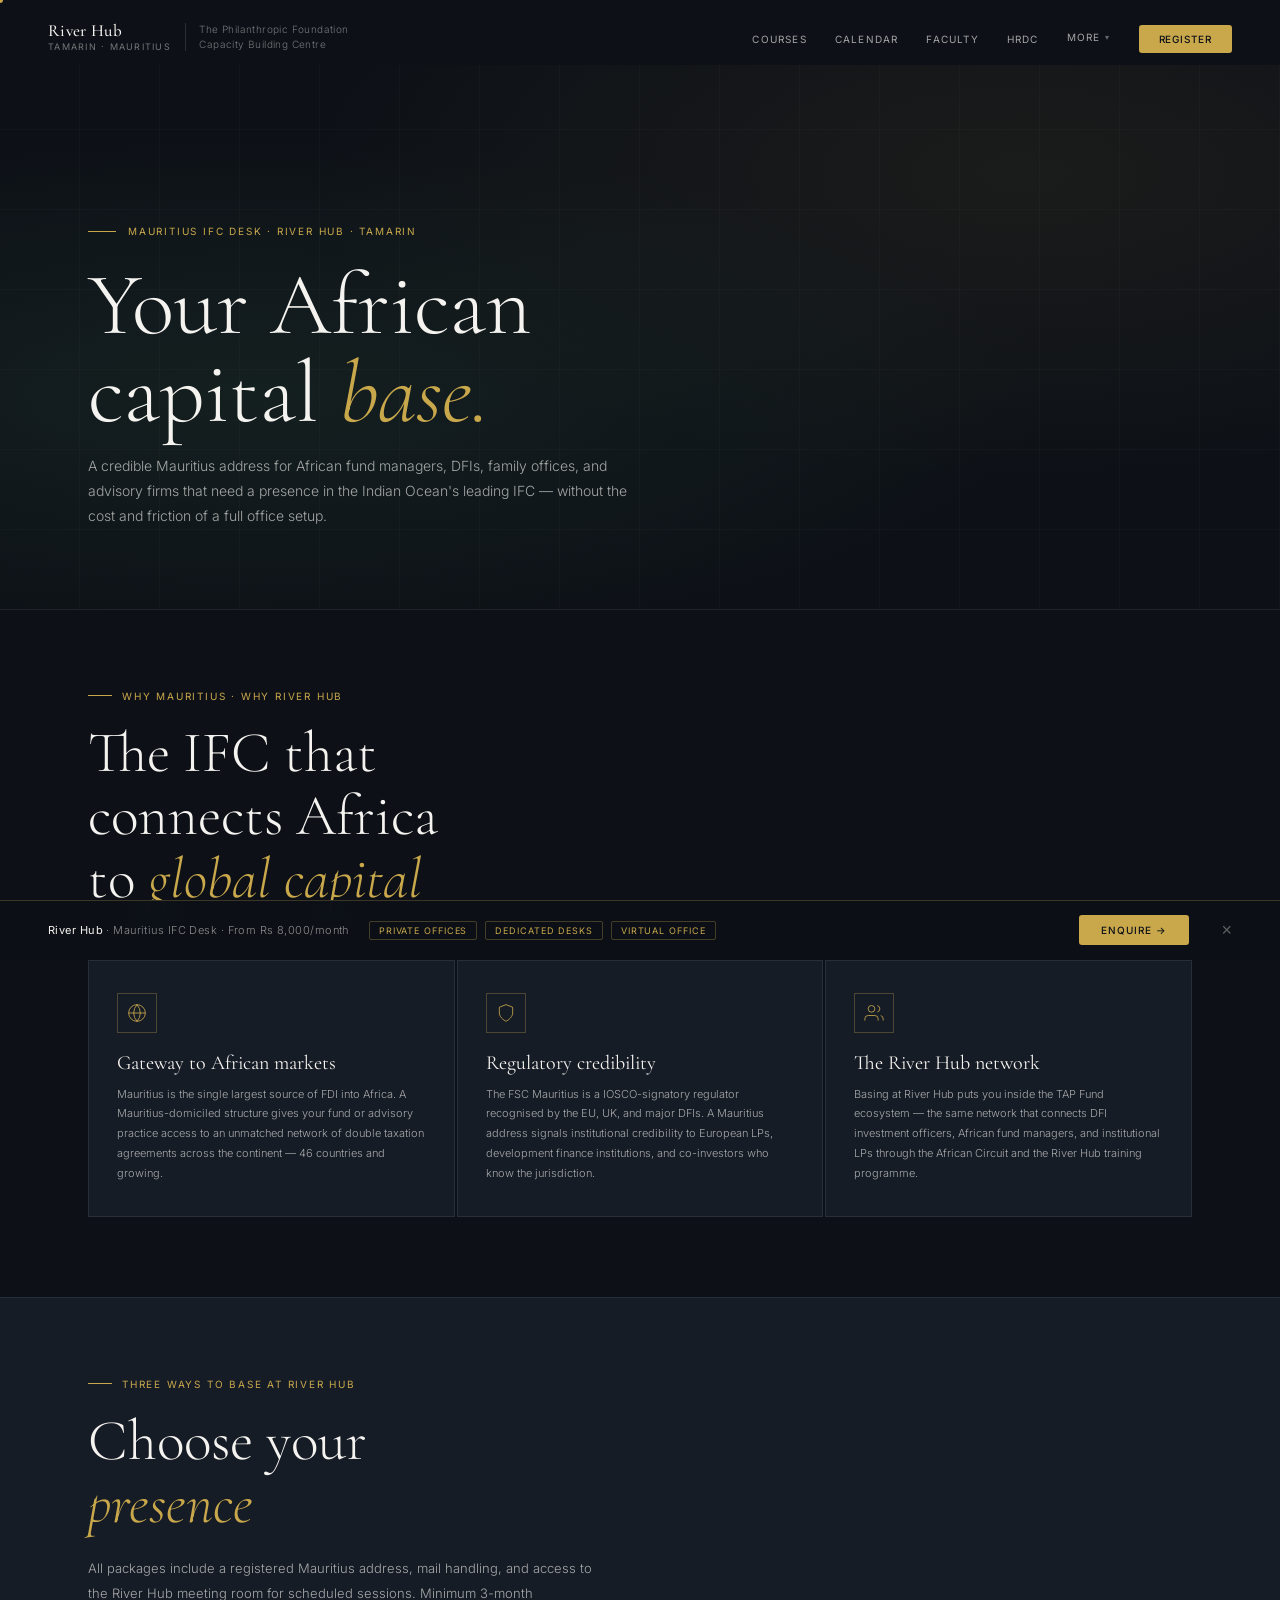
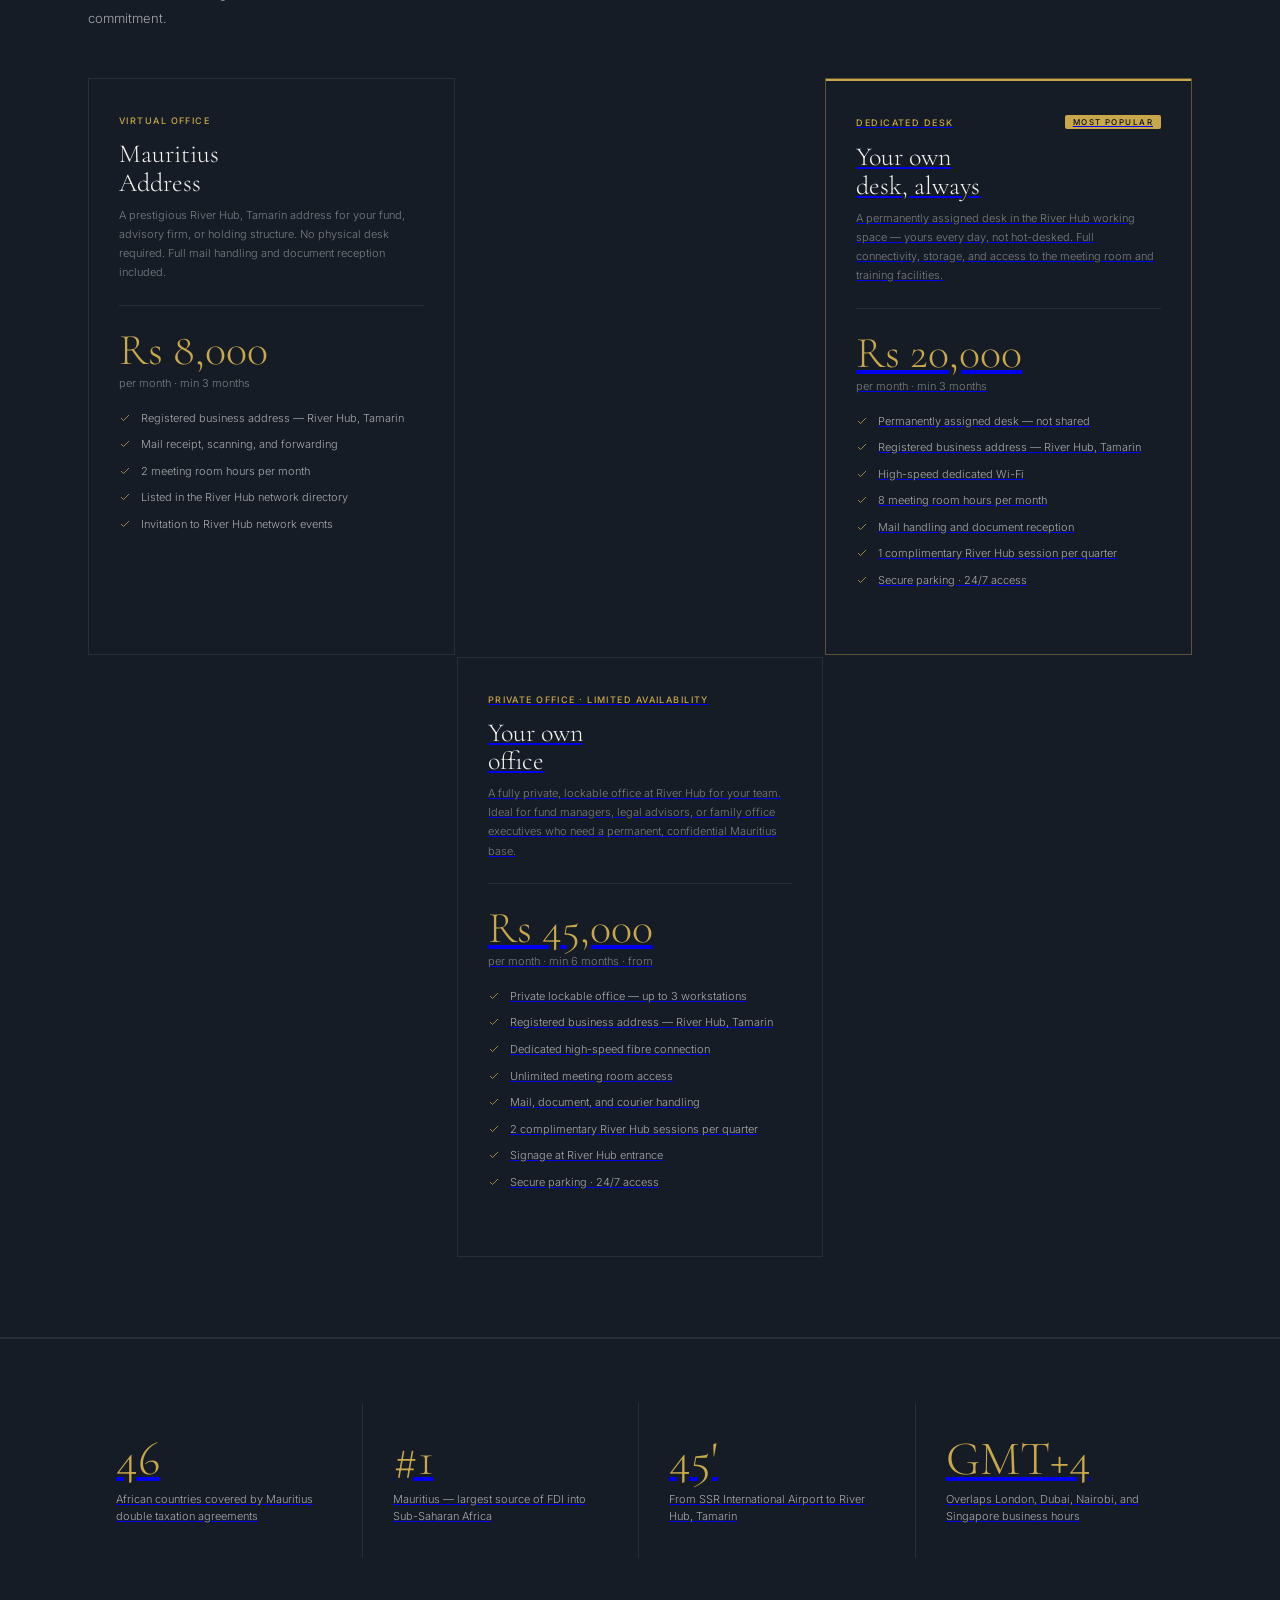
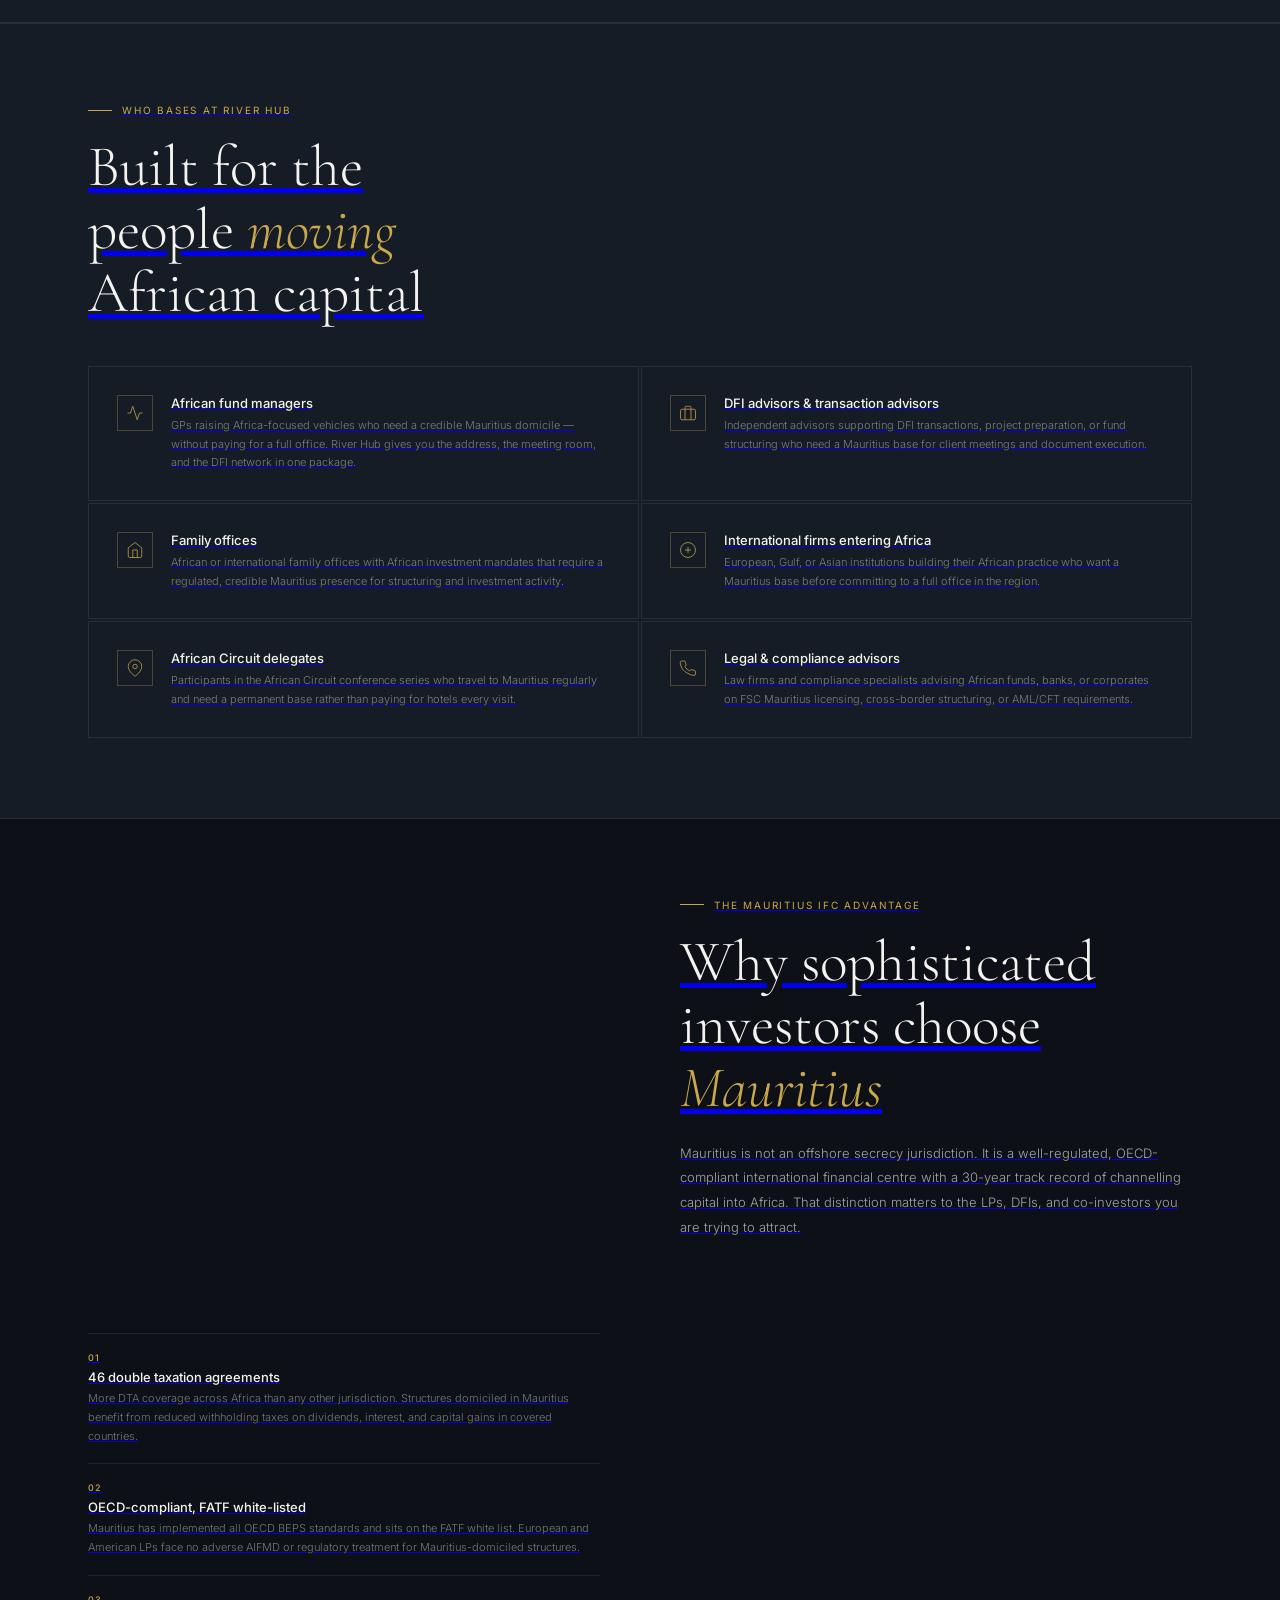
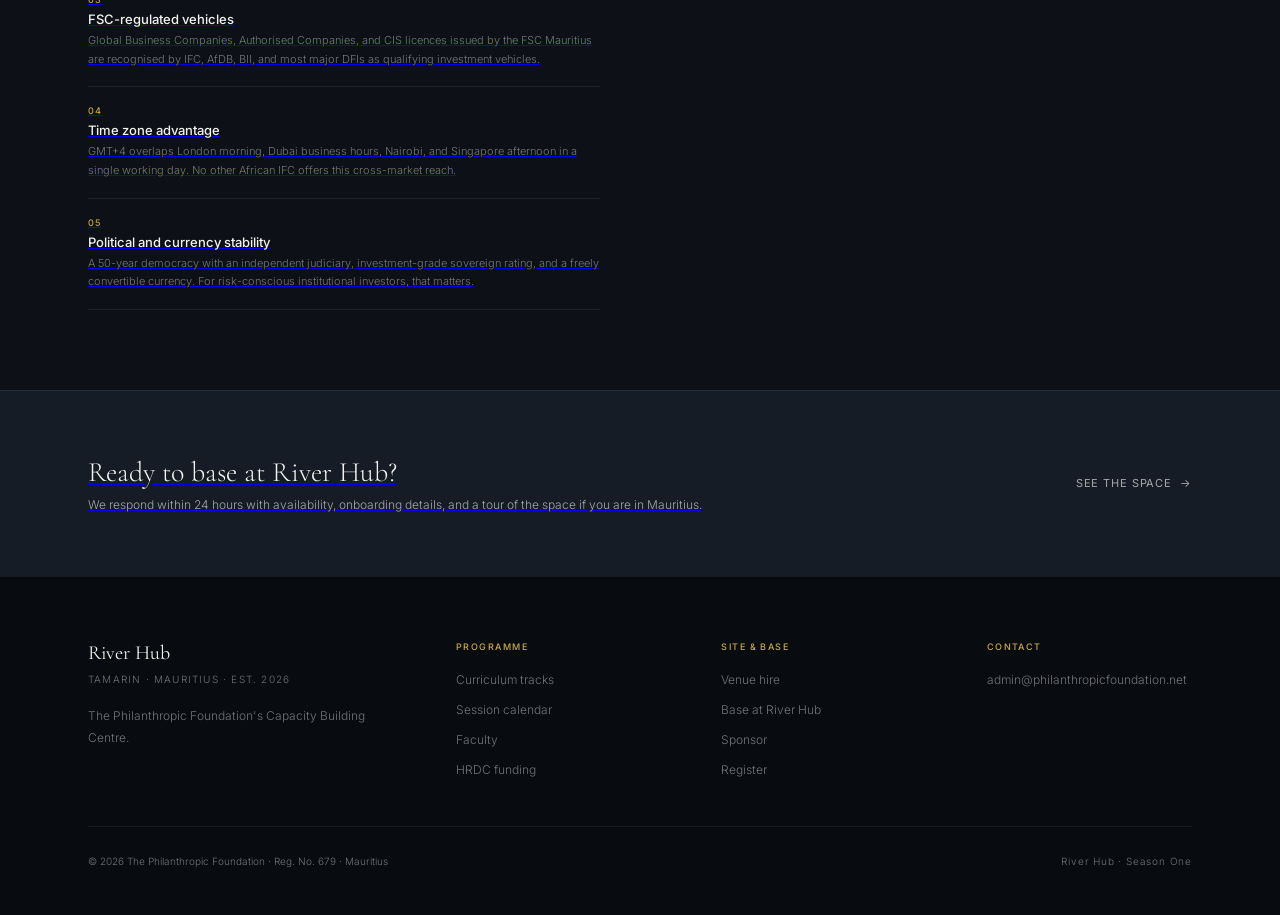
==== commit b8e8e114: "Add Formspree to all enquiry pages" ====
--- a/base/index.html
+++ b/base/index.html
@@ -151,7 +151,7 @@
           <div class="pkg-inc"><svg viewBox="0 0 24 24" fill="none" stroke="currentColor" stroke-width="1.5" width="12" height="12"><polyline points="20 6 9 17 4 12"/></svg>Listed in the River Hub network directory</div>
           <div class="pkg-inc"><svg viewBox="0 0 24 24" fill="none" stroke="currentColor" stroke-width="1.5" width="12" height="12"><polyline points="20 6 9 17 4 12"/></svg>Invitation to River Hub network events</div>
         </div>
-        <a href="mailto:admin@philanthropicfoundation.net?subject=River Hub Base — Virtual Office Enquiry&body=I am interested in the River Hub Virtual Office package. Please send availability and onboarding details." class="pkg-enquire">Enquire about virtual office →</a>
+        <a onclick="openModal('Base at River Hub Enquiry')" href="#"Enquire about virtual office →</a>
       </div>
 
       <!-- Dedicated Desk -->
@@ -170,7 +170,7 @@
           <div class="pkg-inc"><svg viewBox="0 0 24 24" fill="none" stroke="currentColor" stroke-width="1.5" width="12" height="12"><polyline points="20 6 9 17 4 12"/></svg>1 complimentary River Hub session per quarter</div>
           <div class="pkg-inc"><svg viewBox="0 0 24 24" fill="none" stroke="currentColor" stroke-width="1.5" width="12" height="12"><polyline points="20 6 9 17 4 12"/></svg>Secure parking · 24/7 access</div>
         </div>
-        <a href="mailto:admin@philanthropicfoundation.net?subject=River Hub Base — Dedicated Desk Enquiry&body=I am interested in a dedicated desk at River Hub. Please send availability and onboarding details." class="pkg-enquire">Enquire about a dedicated desk →</a>
+        <a onclick="openModal('Base at River Hub Enquiry')" href="#"Enquire about a dedicated desk →</a>
       </div>
 
       <!-- Private Office -->
@@ -190,7 +190,7 @@
           <div class="pkg-inc"><svg viewBox="0 0 24 24" fill="none" stroke="currentColor" stroke-width="1.5" width="12" height="12"><polyline points="20 6 9 17 4 12"/></svg>Signage at River Hub entrance</div>
           <div class="pkg-inc"><svg viewBox="0 0 24 24" fill="none" stroke="currentColor" stroke-width="1.5" width="12" height="12"><polyline points="20 6 9 17 4 12"/></svg>Secure parking · 24/7 access</div>
         </div>
-        <a href="mailto:admin@philanthropicfoundation.net?subject=River Hub Base — Private Office Enquiry&body=I am interested in a private office at River Hub. Please confirm availability and send details." class="pkg-enquire">Enquire about a private office →</a>
+        <a onclick="openModal('Base at River Hub Enquiry')" href="#"Enquire about a private office →</a>
       </div>
 
     </div>
@@ -253,7 +253,7 @@
         <div class="section-tag">The Mauritius IFC advantage</div>
         <h2 class="section-title">Why sophisticated<br>investors choose<br><em>Mauritius</em></h2>
         <p class="section-body">Mauritius is not an offshore secrecy jurisdiction. It is a well-regulated, OECD-compliant international financial centre with a 30-year track record of channelling capital into Africa. That distinction matters to the LPs, DFIs, and co-investors you are trying to attract.</p>
-        <a href="mailto:admin@philanthropicfoundation.net?subject=River Hub Base — Enquiry&body=I would like to discuss basing at River Hub. Please send me the available options and pricing." class="btn-primary" style="margin-top:32px;display:inline-block">Enquire about basing here →</a>
+        <a onclick="openModal('Base at River Hub Enquiry')" href="#"Enquire about basing here →</a>
       </div>
       <div class="reveal" style="transition-delay:.1s">
         <div class="ifc-point"><div class="ifc-point-num">01</div><div class="ifc-point-title">46 double taxation agreements</div><div class="ifc-point-text">More DTA coverage across Africa than any other jurisdiction. Structures domiciled in Mauritius benefit from reduced withholding taxes on dividends, interest, and capital gains in covered countries.</div></div>
@@ -275,7 +275,7 @@
         <div style="font-size:12px;font-weight:300;color:var(--muted-lg)">We respond within 24 hours with availability, onboarding details, and a tour of the space if you are in Mauritius.</div>
       </div>
       <div style="display:flex;gap:16px;flex-wrap:wrap">
-        <a href="mailto:admin@philanthropicfoundation.net?subject=River Hub Base — Enquiry&body=I would like to enquire about basing at River Hub. Please send me available packages and pricing." class="btn-primary">Enquire now →</a>
+        <a onclick="openModal('Base at River Hub Enquiry')" href="#"Enquire now →</a>
         <a href="/venue/" class="btn-ghost">See the space</a>
       </div>
     </div>
@@ -294,5 +294,58 @@
   </div>
 </footer>
 <script src="/assets/main.js"></script>
+<script>
+function openModal(type) {
+  document.getElementById('enq-type').value = type;
+  document.getElementById('enq-modal').style.display = 'flex';
+  document.body.style.overflow = 'hidden';
+}
+function closeModal() {
+  document.getElementById('enq-modal').style.display = 'none';
+  document.body.style.overflow = '';
+}
+async function submitEnquiry(e) {
+  e.preventDefault();
+  const btn = document.getElementById('enq-btn');
+  btn.textContent = 'Sending...';
+  btn.disabled = true;
+  const data = new FormData(document.getElementById('enq-form'));
+  try {
+    const res = await fetch('https://formspree.io/f/xeedqkea', { method: 'POST', body: data, headers: { Accept: 'application/json' } });
+    if (res.ok) {
+      document.getElementById('enq-form').style.display = 'none';
+      document.getElementById('enq-success').style.display = 'block';
+    } else { btn.textContent = 'Try again'; btn.disabled = false; }
+  } catch { btn.textContent = 'Try again'; btn.disabled = false; }
+}
+</script>
+
+<!-- ENQUIRY MODAL -->
+<div id="enq-modal" style="display:none;position:fixed;inset:0;z-index:999;background:rgba(13,17,23,.92);backdrop-filter:blur(8px);align-items:center;justify-content:center;padding:20px">
+  <div style="background:#161c26;border:.5px solid rgba(201,168,76,.3);border-radius:3px;padding:40px;max-width:480px;width:100%;position:relative">
+    <button onclick="closeModal()" style="position:absolute;top:16px;right:16px;background:none;border:none;color:rgba(245,243,239,.4);font-size:22px;cursor:none;line-height:1">×</button>
+    <div id="enq-success" style="display:none;text-align:center;padding:20px 0">
+      <div style="font-family:'Cormorant Garamond',serif;font-size:28px;color:#c9a84c;margin-bottom:10px">Thank you.</div>
+      <div style="font-size:12px;color:rgba(245,243,239,.6);line-height:1.8">We will be in touch within 24 hours with availability and details.</div>
+    </div>
+    <form id="enq-form" onsubmit="submitEnquiry(event)">
+      <div style="font-family:'Cormorant Garamond',serif;font-size:22px;color:#f5f3ef;margin-bottom:24px;font-style:italic">Enquire about basing here</div>
+      <input type="hidden" name="_subject" id="enq-type" value="Base at River Hub Enquiry">
+      <div style="margin-bottom:12px"><label style="font-size:9px;color:rgba(245,243,239,.45);letter-spacing:.14em;text-transform:uppercase;display:block;margin-bottom:6px">Your name</label><input type="text" name="name" required style="width:100%;background:#0d1117;border:.5px solid rgba(255,255,255,.12);padding:10px 14px;font-family:'Inter',sans-serif;font-size:12px;color:#f5f3ef;outline:none;border-radius:3px"></div>
+      <div style="margin-bottom:12px"><label style="font-size:9px;color:rgba(245,243,239,.45);letter-spacing:.14em;text-transform:uppercase;display:block;margin-bottom:6px">Work email</label><input type="email" name="email" required style="width:100%;background:#0d1117;border:.5px solid rgba(255,255,255,.12);padding:10px 14px;font-family:'Inter',sans-serif;font-size:12px;color:#f5f3ef;outline:none;border-radius:3px"></div>
+      <div style="margin-bottom:12px"><label style="font-size:9px;color:rgba(245,243,239,.45);letter-spacing:.14em;text-transform:uppercase;display:block;margin-bottom:6px">Organisation</label><input type="text" name="organisation" style="width:100%;background:#0d1117;border:.5px solid rgba(255,255,255,.12);padding:10px 14px;font-family:'Inter',sans-serif;font-size:12px;color:#f5f3ef;outline:none;border-radius:3px"></div>
+      <div style="margin-bottom:12px"><label style="font-size:9px;color:rgba(245,243,239,.45);letter-spacing:.14em;text-transform:uppercase;display:block;margin-bottom:6px">Package of interest</label>
+      <select name="package" style="width:100%;background:#0d1117;border:.5px solid rgba(255,255,255,.12);padding:10px 14px;font-family:'Inter',sans-serif;font-size:12px;color:#f5f3ef;outline:none;border-radius:3px;-webkit-appearance:none">
+        <option value="">Select a package</option>
+        <option>Virtual Office — Rs 8,000/month</option>
+        <option>Dedicated Desk — Rs 20,000/month</option>
+        <option>Private Office — Rs 45,000/month</option>
+        <option>Not sure — advise me</option>
+      </select></div>
+      <div style="margin-bottom:20px"><label style="font-size:9px;color:rgba(245,243,239,.45);letter-spacing:.14em;text-transform:uppercase;display:block;margin-bottom:6px">Message <span style="opacity:.4">(optional)</span></label><textarea name="message" rows="3" style="width:100%;background:#0d1117;border:.5px solid rgba(255,255,255,.12);padding:10px 14px;font-family:'Inter',sans-serif;font-size:12px;color:#f5f3ef;outline:none;border-radius:3px;resize:vertical"></textarea></div>
+      <button type="submit" id="enq-btn" style="width:100%;background:#c9a84c;color:#0d1117;border:none;padding:12px;font-family:'Inter',sans-serif;font-size:11px;font-weight:500;letter-spacing:.1em;text-transform:uppercase;cursor:none;border-radius:3px">Send enquiry</button>
+    </form>
+  </div>
+</div>
 </body>
 </html>
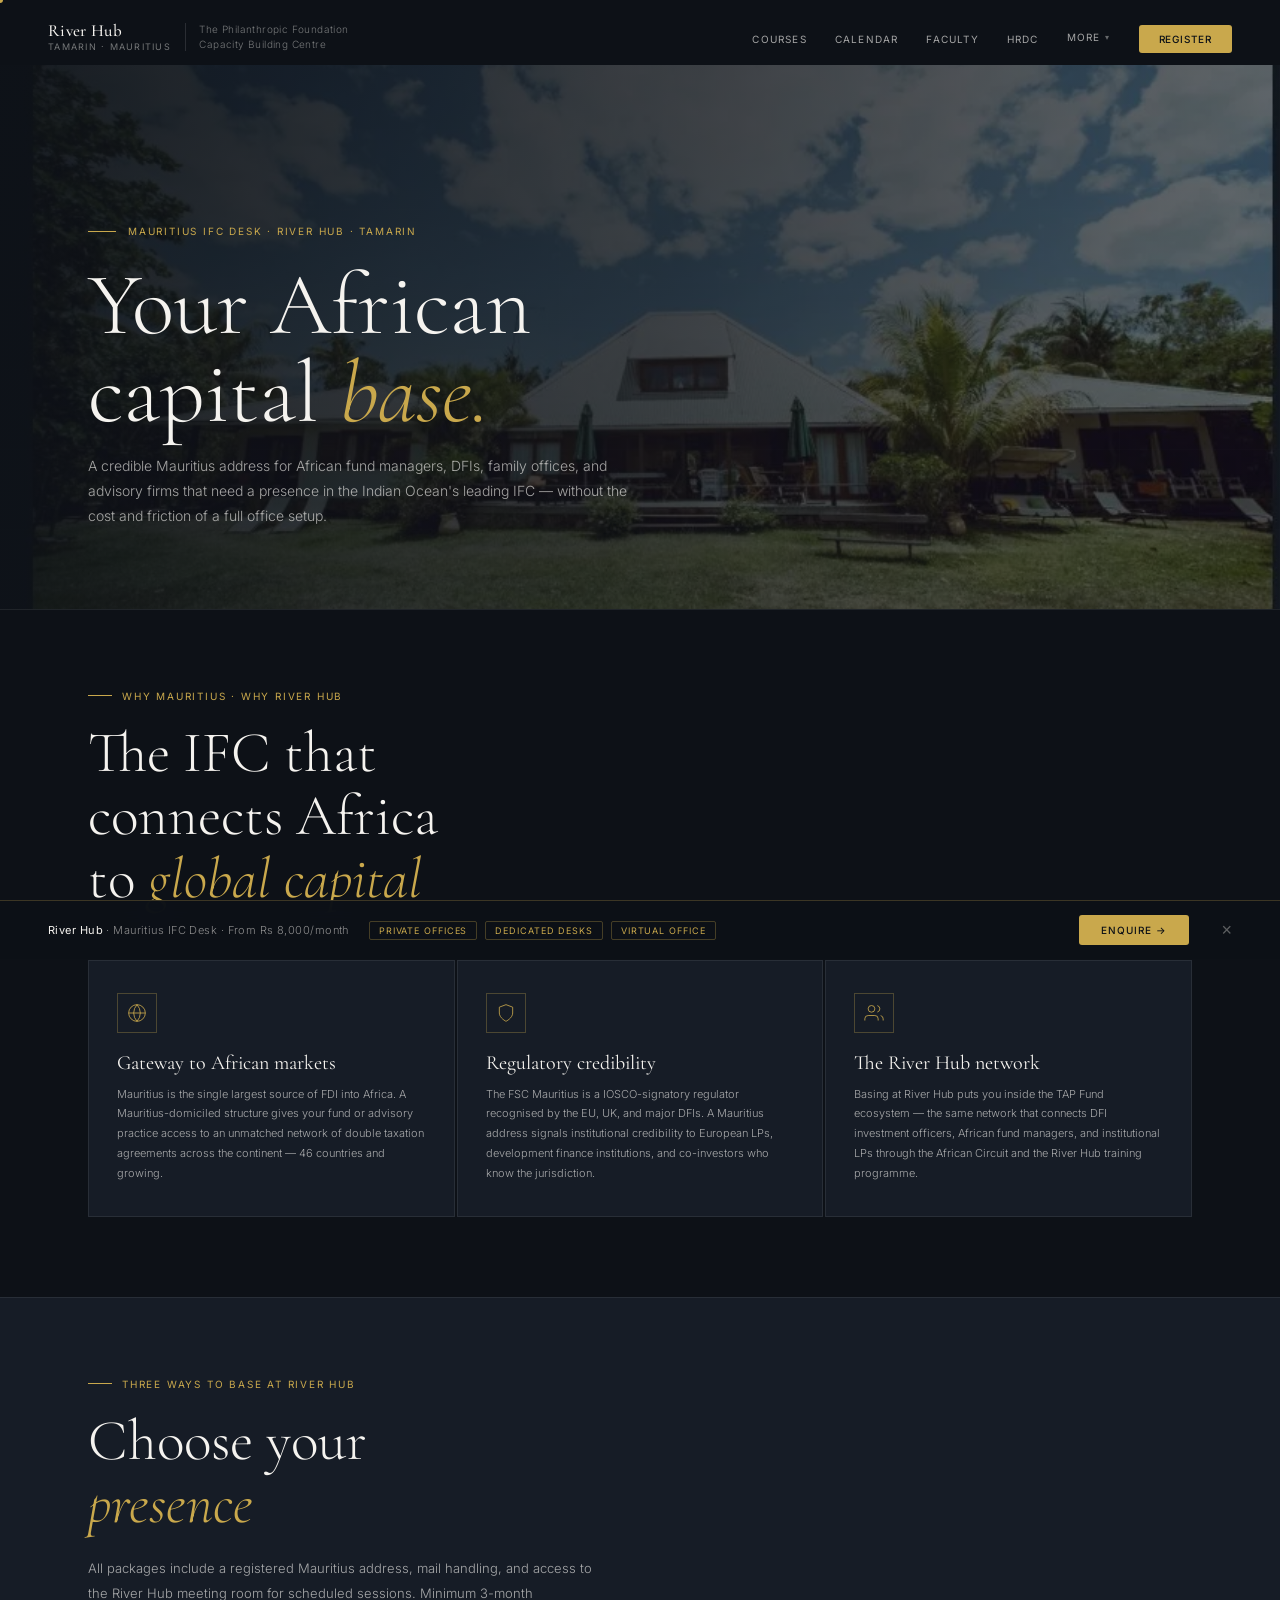
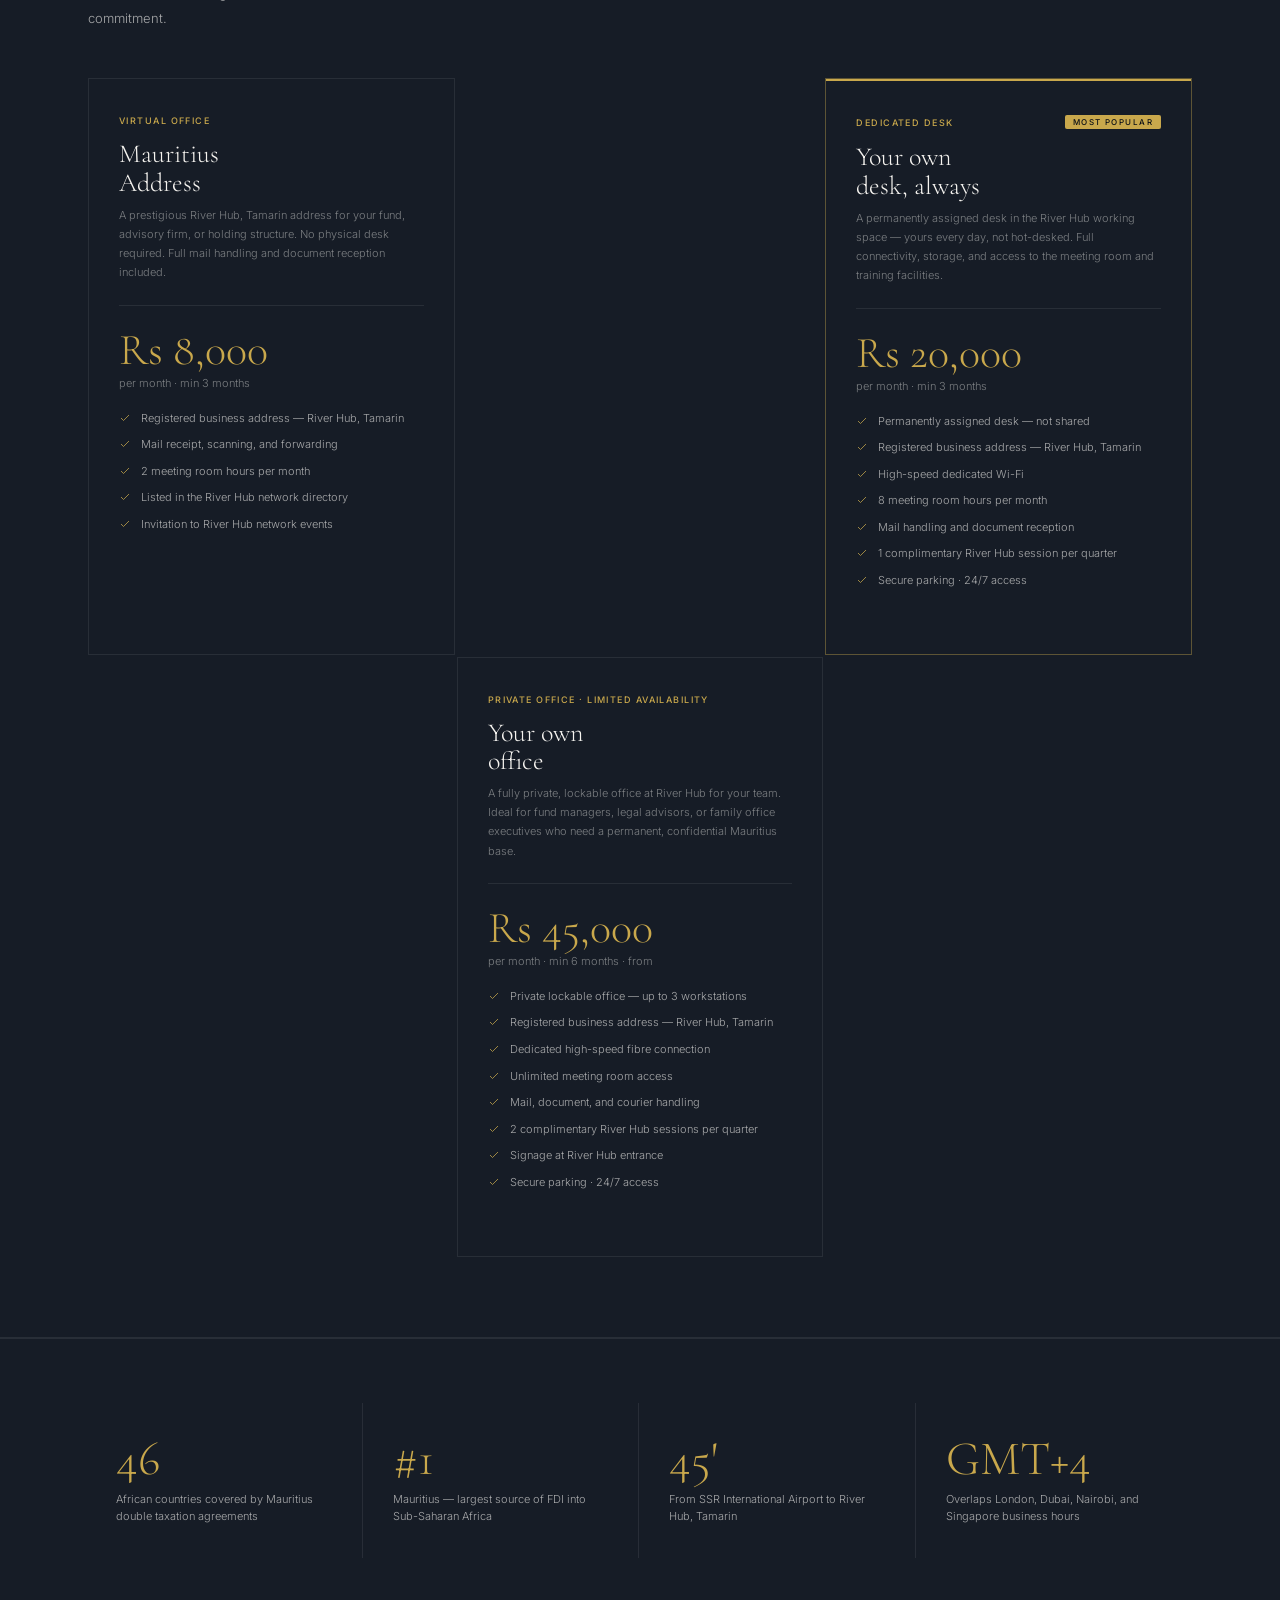
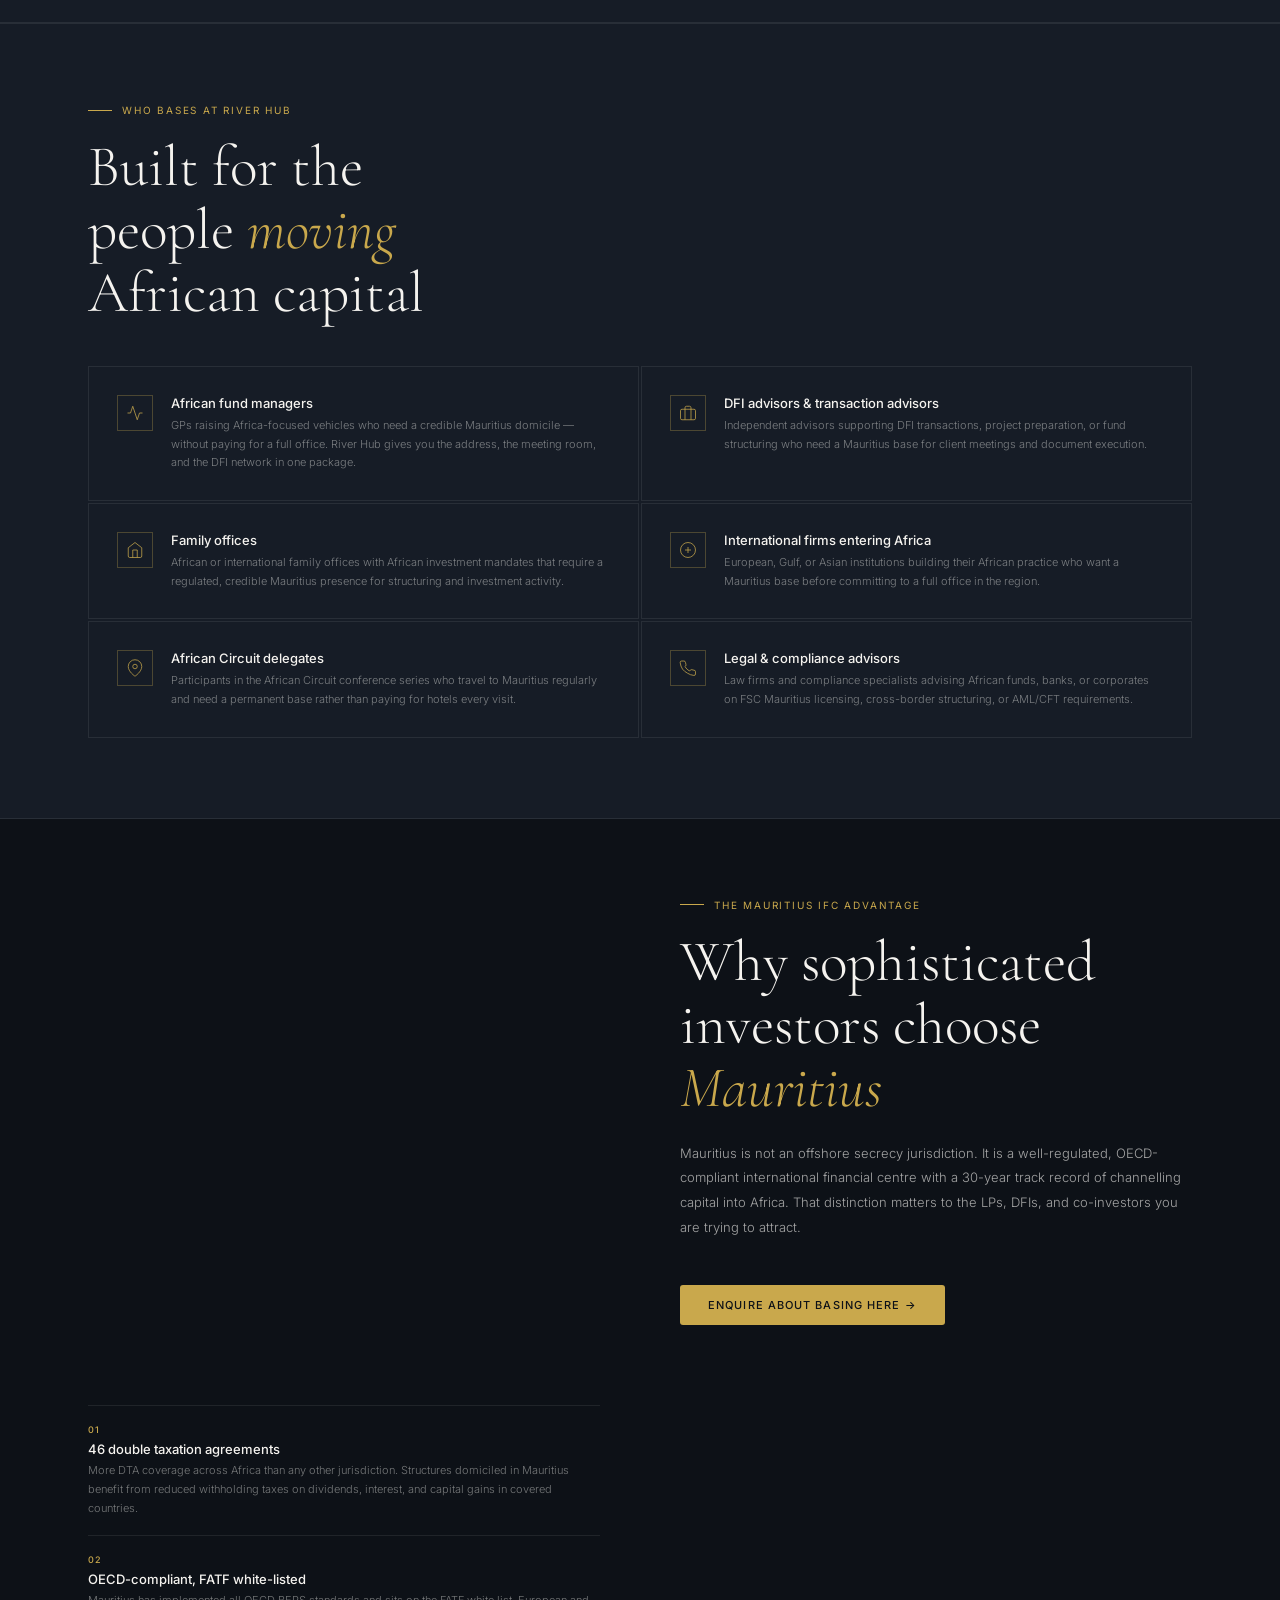
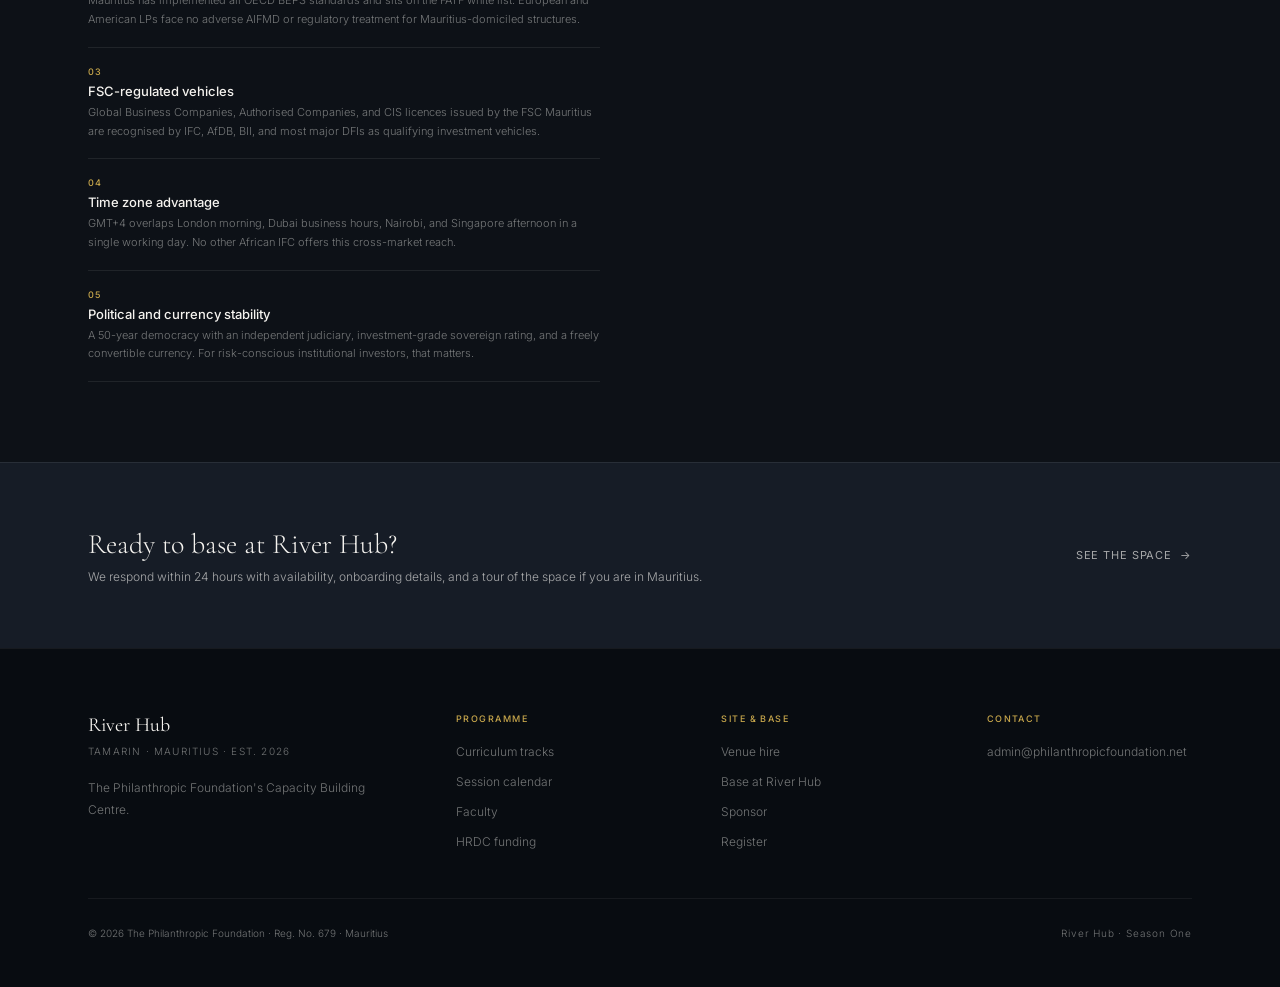
==== commit 8ee40893: "Update index.html" ====
--- a/base/index.html
+++ b/base/index.html
@@ -12,6 +12,12 @@
 <link href="https://fonts.googleapis.com/css2?family=Cormorant+Garamond:ital,wght@0,300;0,400;0,500;0,600;1,300;1,400;1,500&family=Inter:wght@300;400;500&display=swap" rel="stylesheet">
 <link rel="stylesheet" href="/assets/main.css">
 <style>
+a,h1,h2,h3,h4{text-decoration:none}
+.section-title{text-decoration:none}
+h1,h2,h3,h4,h5,h6{text-decoration:none!important}
+*{-webkit-text-decoration:none}
+.page-header-photo{position:absolute;inset:0;background:url('/building.jpg') center center/cover no-repeat;z-index:0}
+.page-header-photo-overlay{position:absolute;inset:0;background:linear-gradient(105deg,rgba(13,17,23,.95) 0%,rgba(13,17,23,.80) 50%,rgba(13,17,23,.60) 100%);z-index:1}
 .why-grid{display:grid;grid-template-columns:repeat(3,1fr);gap:2px;margin-top:48px}
 .why-card{background:var(--bg-card);border:.5px solid var(--border);padding:32px 28px;position:relative;overflow:hidden;transition:border-color .25s}
 .why-card:hover{border-color:var(--border-lg)}
@@ -43,7 +49,8 @@
 
 /* WHO */
 .who-grid{display:grid;grid-template-columns:1fr 1fr;gap:2px;margin-top:40px}
-.who-card{background:var(--bg-card);border:.5px solid var(--border);padding:28px 28px;display:flex;gap:18px;align-items:flex-start;transition:border-color .2s}
+.who-card{background:var(--bg-card);border:.5px solid var(--border);padding:28px 28px;display:flex;gap:18px;align-items:flex-start;transition:border-color .2s;text-decoration:none}
+.who-card *{text-decoration:none}
 .who-card:hover{border-color:var(--border-lg)}
 .who-icon{width:36px;height:36px;border:.5px solid rgba(201,168,76,.3);display:flex;align-items:center;justify-content:center;flex-shrink:0;color:var(--gold)}
 .who-title{font-size:13px;font-weight:500;color:var(--white);margin-bottom:5px}
@@ -92,6 +99,8 @@
 
 <!-- PAGE HEADER -->
 <div class="page-header">
+  <div class="page-header-photo"></div>
+  <div class="page-header-photo-overlay"></div>
   <div class="page-header-grid"></div>
   <div class="page-header-inner">
     <div class="page-eyebrow">Mauritius IFC Desk · River Hub · Tamarin</div>
@@ -253,7 +262,7 @@
         <div class="section-tag">The Mauritius IFC advantage</div>
         <h2 class="section-title">Why sophisticated<br>investors choose<br><em>Mauritius</em></h2>
         <p class="section-body">Mauritius is not an offshore secrecy jurisdiction. It is a well-regulated, OECD-compliant international financial centre with a 30-year track record of channelling capital into Africa. That distinction matters to the LPs, DFIs, and co-investors you are trying to attract.</p>
-        <a onclick="openModal('Base at River Hub Enquiry')" href="#"Enquire about basing here →</a>
+        <a onclick="openModal('Base at River Hub Enquiry')" href="#" class="btn-primary" style="margin-top:32px;display:inline-block">Enquire about basing here →</a>
       </div>
       <div class="reveal" style="transition-delay:.1s">
         <div class="ifc-point"><div class="ifc-point-num">01</div><div class="ifc-point-title">46 double taxation agreements</div><div class="ifc-point-text">More DTA coverage across Africa than any other jurisdiction. Structures domiciled in Mauritius benefit from reduced withholding taxes on dividends, interest, and capital gains in covered countries.</div></div>
--- a/assets/main.css
+++ b/assets/main.css
@@ -1,5 +1,6 @@
 :root{--bg:#0d1117;--bg-card:#161c26;--bg-mid:#1c2433;--border:rgba(255,255,255,0.08);--border-lg:rgba(255,255,255,0.12);--gold:#c9a84c;--gold-lt:#e0c27a;--white:#f5f3ef;--muted:rgba(245,243,239,0.45);--muted-lg:rgba(245,243,239,0.65);--radius:3px}
 *,*::before,*::after{box-sizing:border-box;margin:0;padding:0}
+a{text-decoration:none;color:inherit}
 html{scroll-behavior:smooth}
 body{font-family:'Inter',sans-serif;background:var(--bg);color:var(--white);font-weight:300;overflow-x:hidden;cursor:none}
 a,button,[role="button"]{cursor:none}
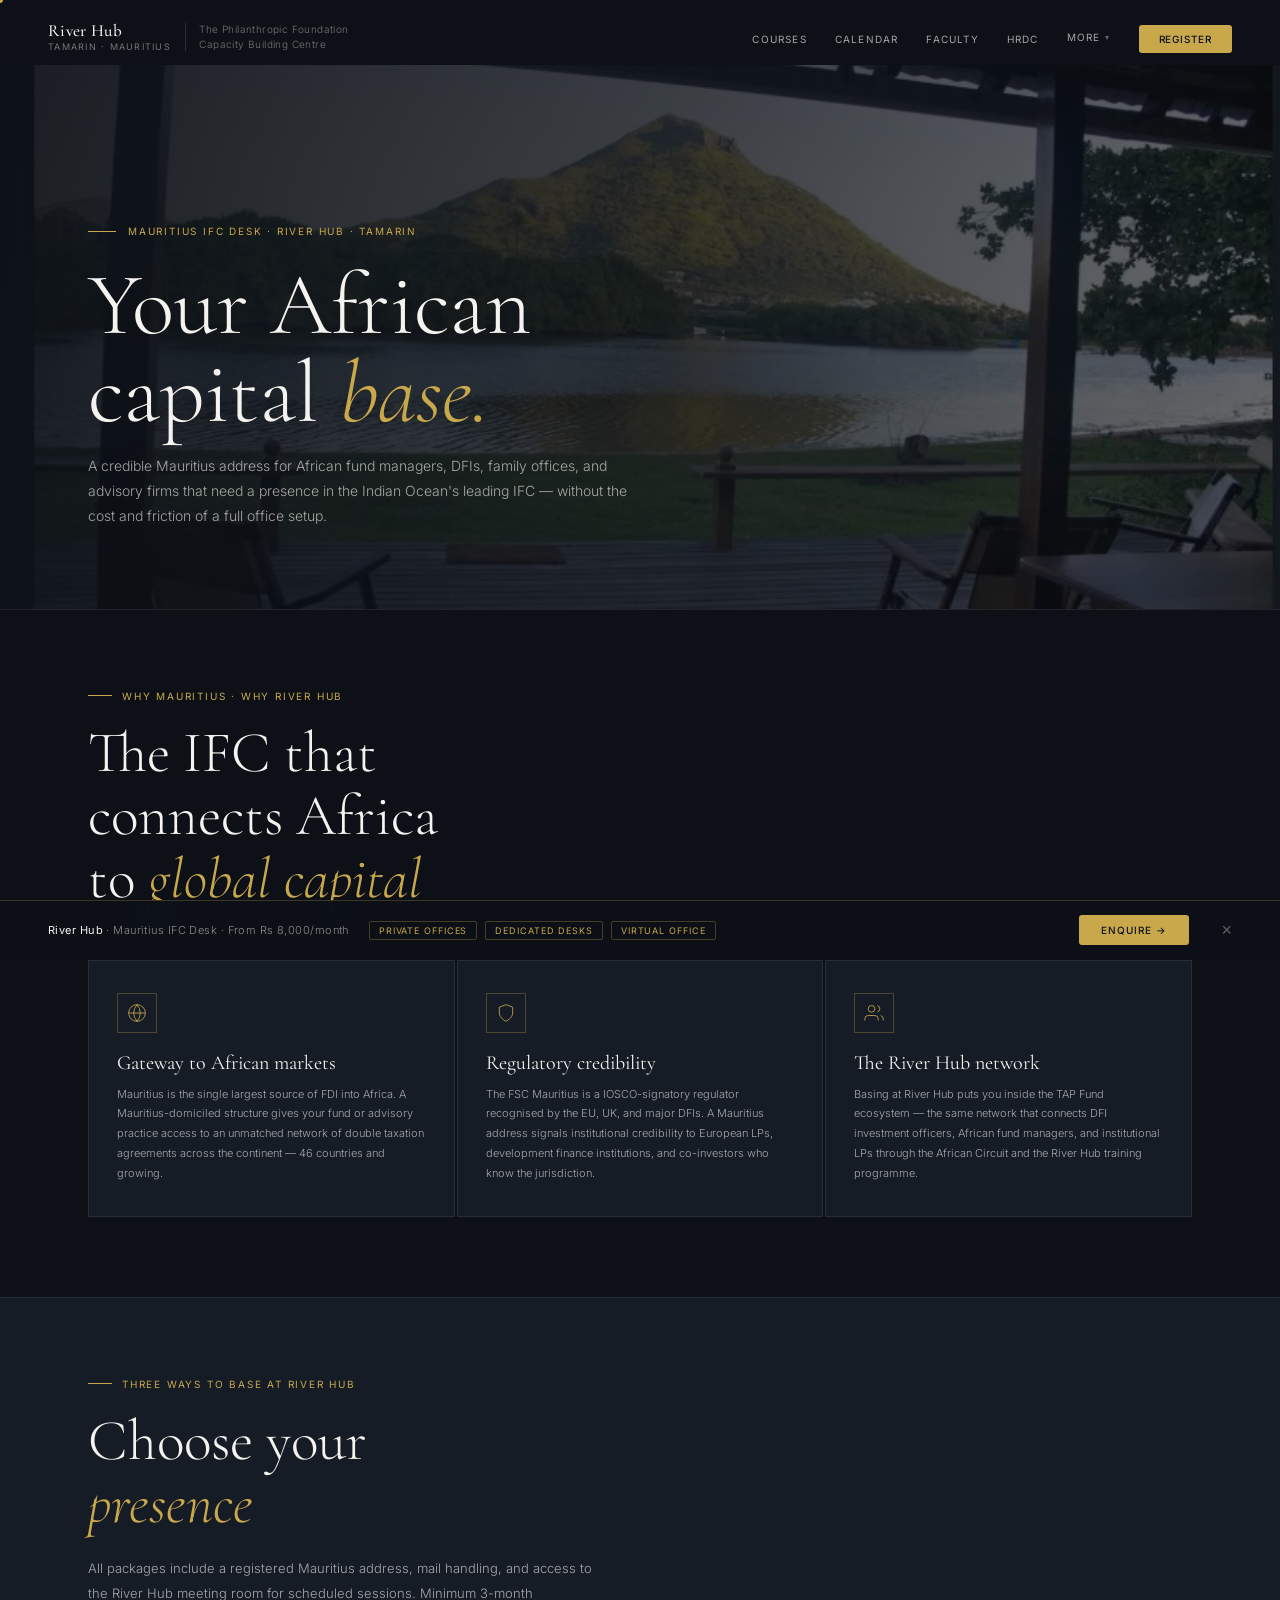
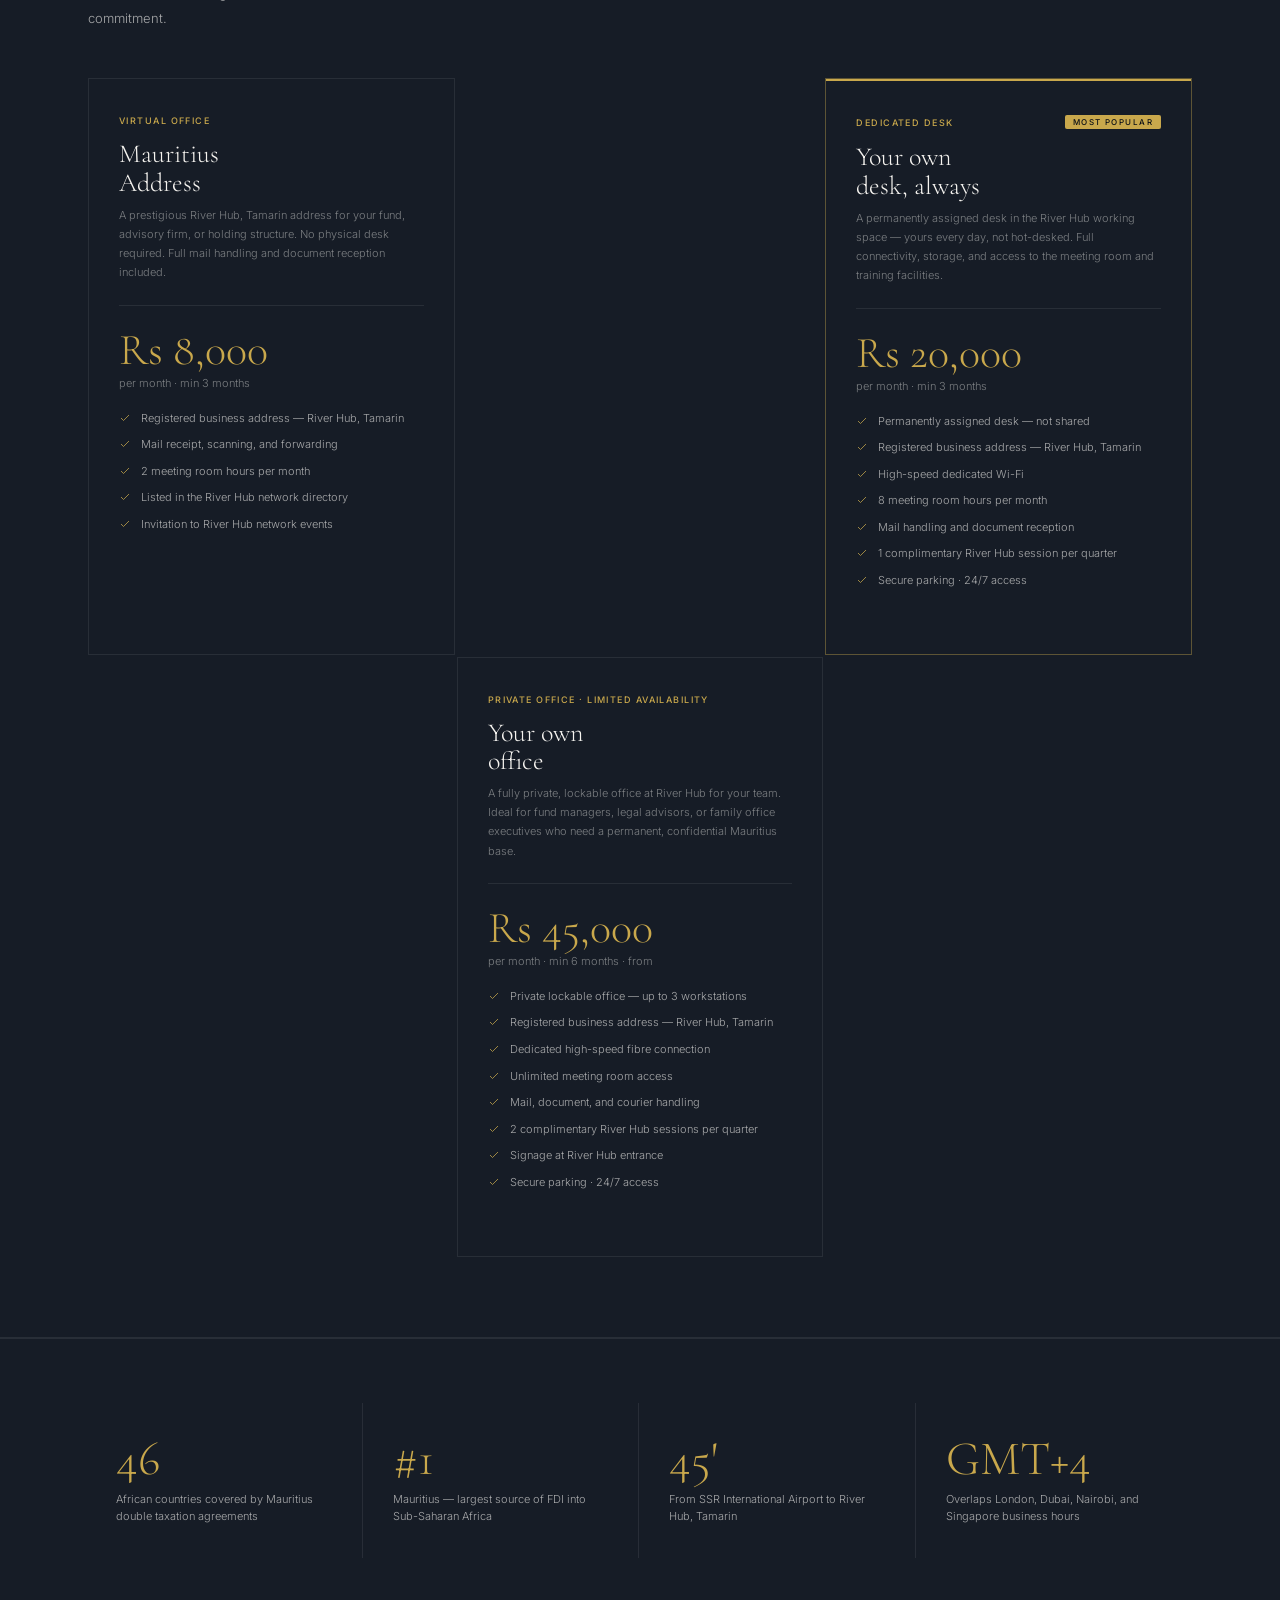
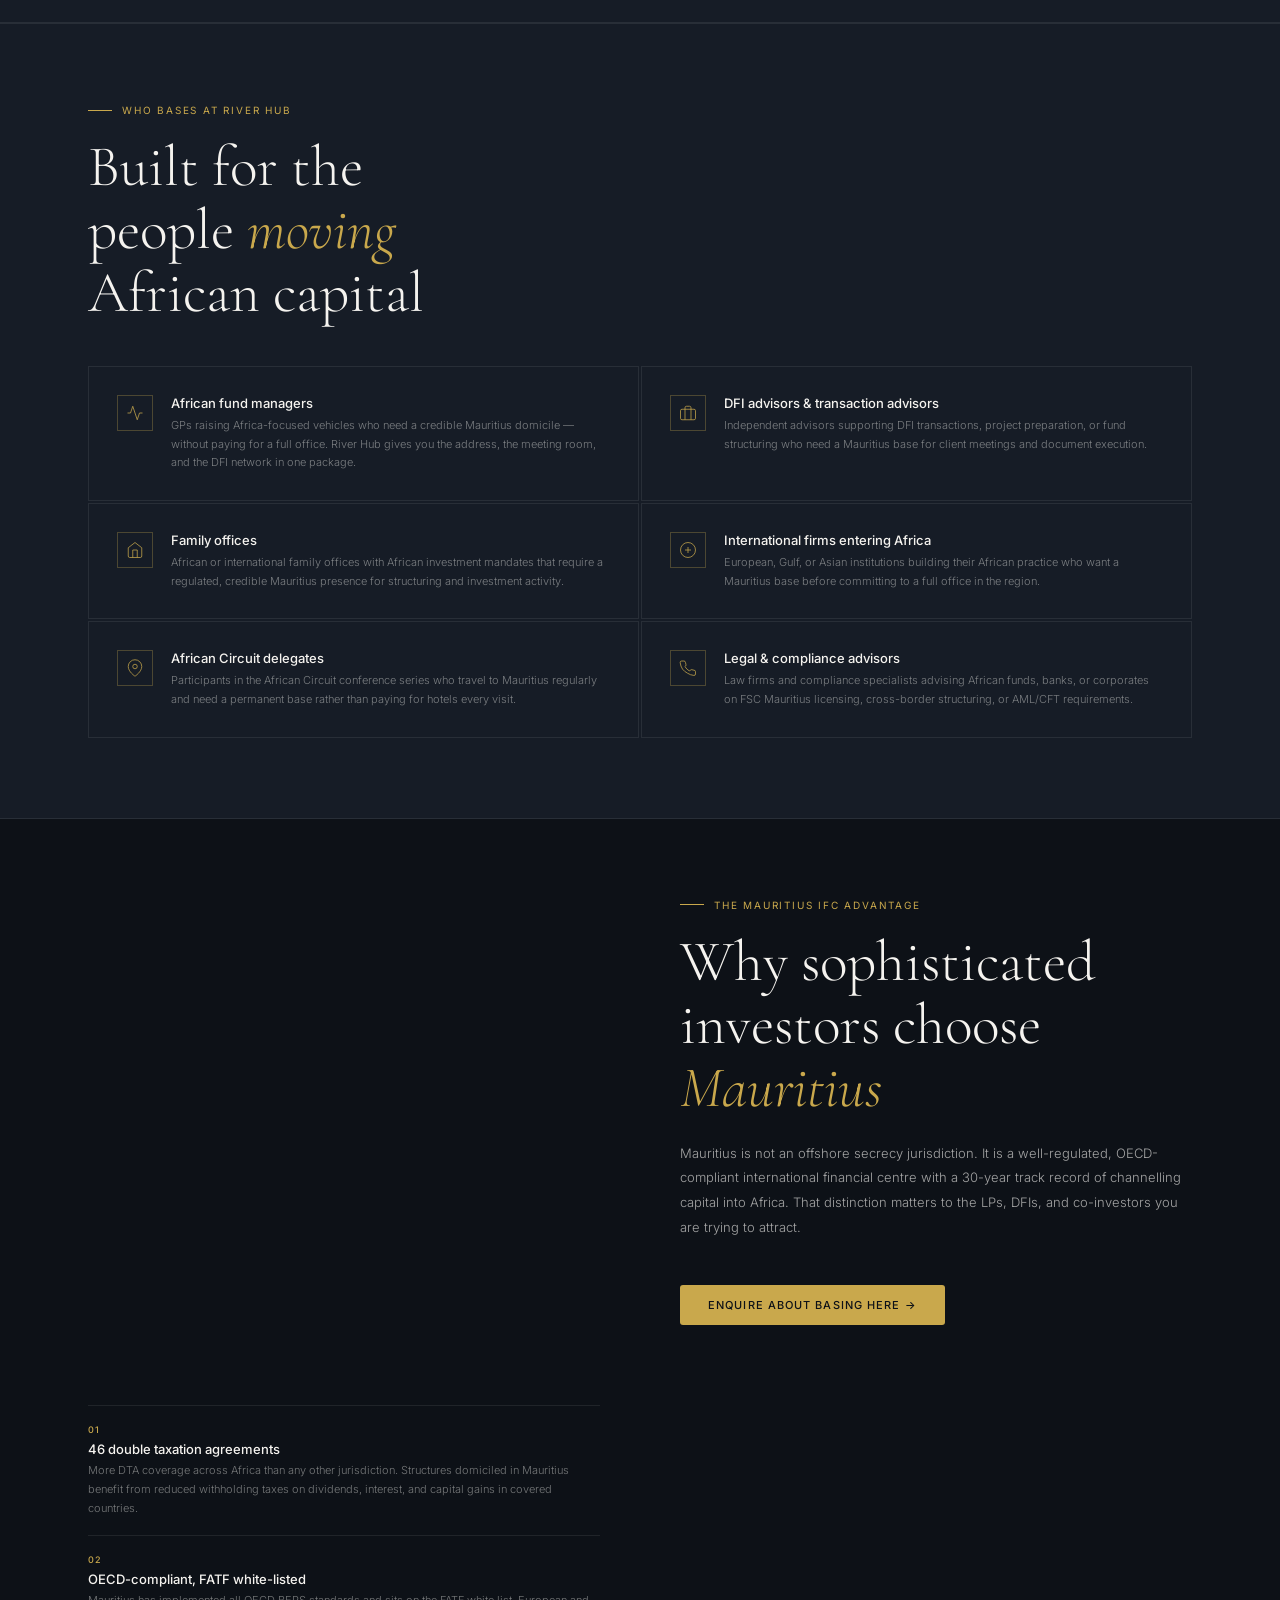
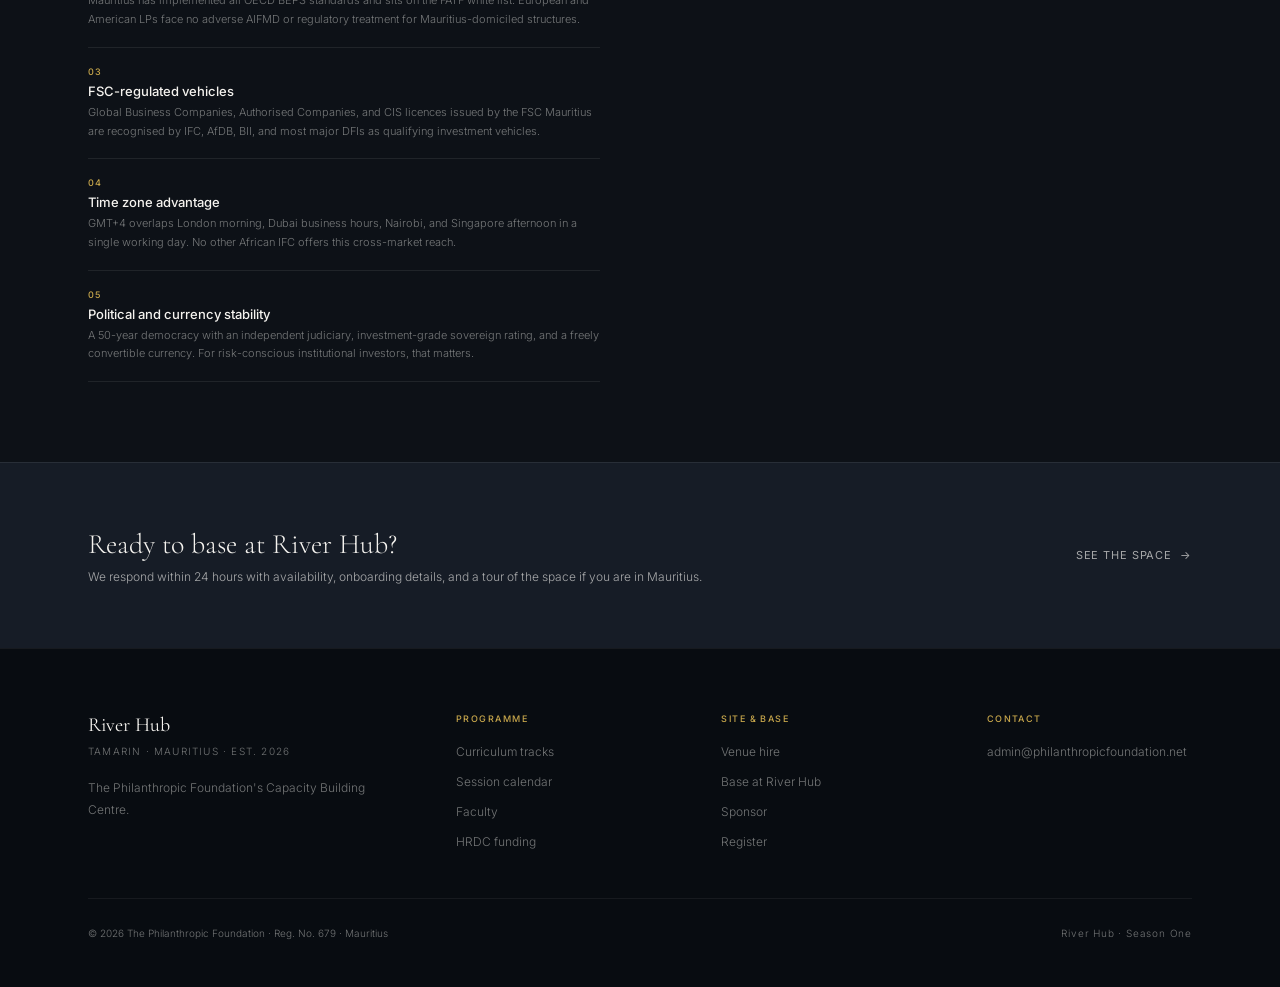
==== commit 943910dd: "add photos" ====
--- a/base/index.html
+++ b/base/index.html
@@ -16,7 +16,7 @@
 .section-title{text-decoration:none}
 h1,h2,h3,h4,h5,h6{text-decoration:none!important}
 *{-webkit-text-decoration:none}
-.page-header-photo{position:absolute;inset:0;background:url('/building.jpg') center center/cover no-repeat;z-index:0}
+.page-header-photo{position:absolute;inset:0;background:url('/venue.jpg') center center/cover no-repeat;z-index:0}
 .page-header-photo-overlay{position:absolute;inset:0;background:linear-gradient(105deg,rgba(13,17,23,.95) 0%,rgba(13,17,23,.80) 50%,rgba(13,17,23,.60) 100%);z-index:1}
 .why-grid{display:grid;grid-template-columns:repeat(3,1fr);gap:2px;margin-top:48px}
 .why-card{background:var(--bg-card);border:.5px solid var(--border);padding:32px 28px;position:relative;overflow:hidden;transition:border-color .25s}
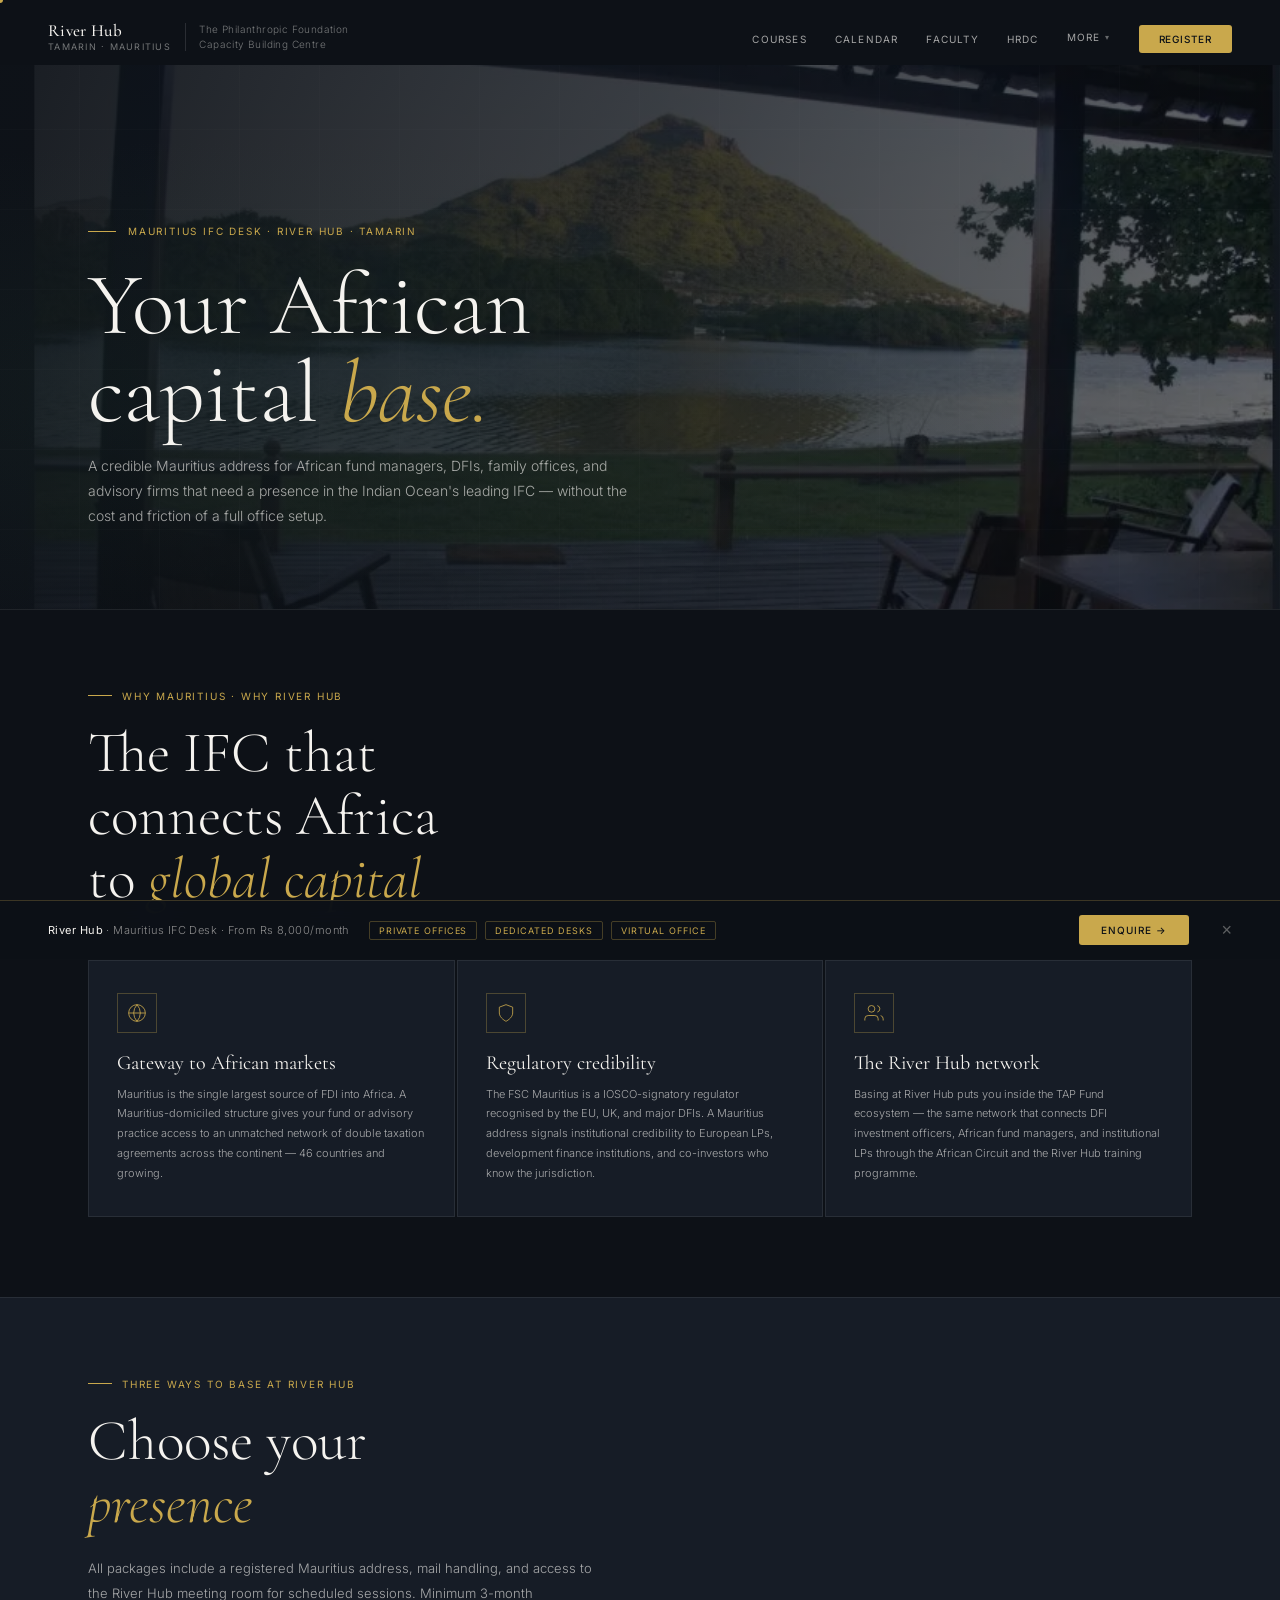
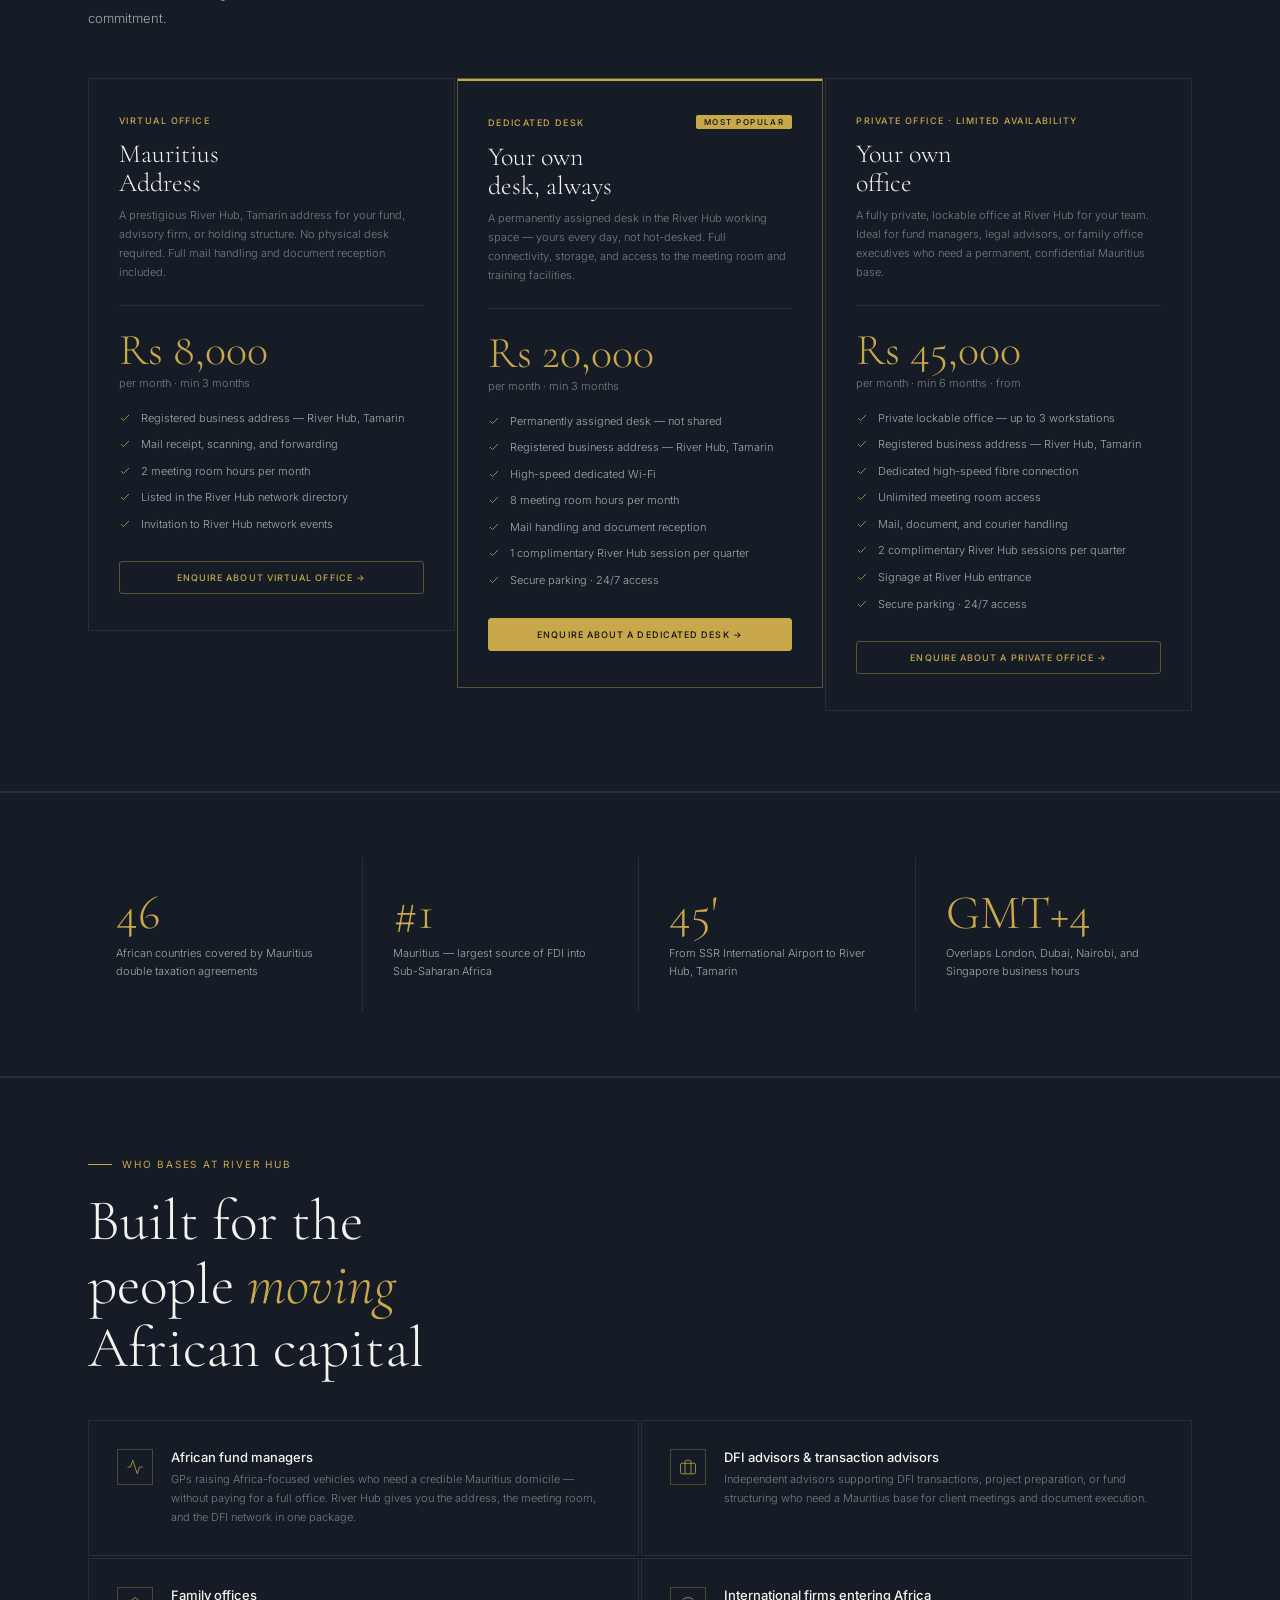
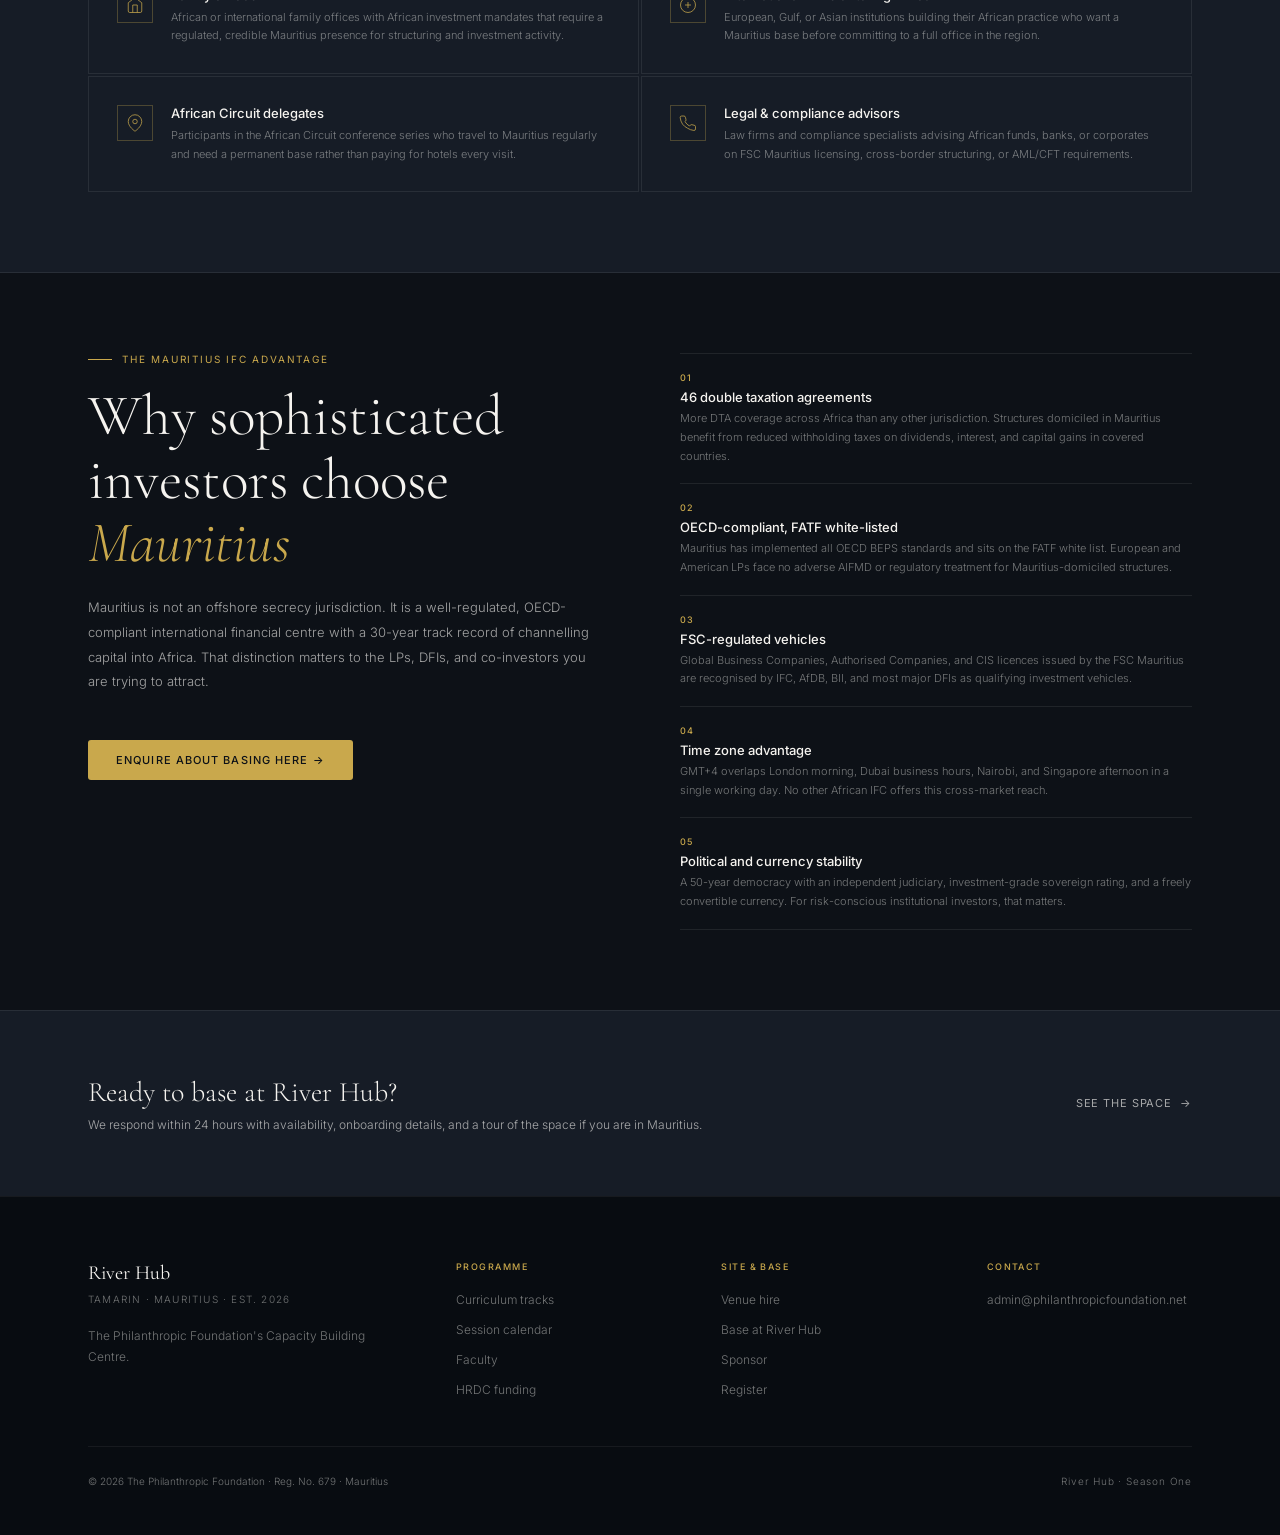
==== commit 8304147e: "Update index.html" ====
--- a/base/index.html
+++ b/base/index.html
@@ -28,7 +28,7 @@
 .why-text{font-size:11px;font-weight:300;color:var(--muted-lg);line-height:1.8}
 
 /* PACKAGES */
-.pkg-grid{display:grid;grid-template-columns:repeat(3,1fr);gap:2px;margin-top:48px}
+.pkg-grid{display:grid;grid-template-columns:repeat(3,1fr);gap:2px;margin-top:48px;align-items:start}
 .pkg-card{background:var(--bg-card);border:.5px solid var(--border);padding:36px 30px;position:relative;transition:border-color .25s}
 .pkg-card:hover{border-color:var(--border-lg)}
 .pkg-card.featured{border-color:rgba(201,168,76,.4)}
@@ -160,7 +160,7 @@
           <div class="pkg-inc"><svg viewBox="0 0 24 24" fill="none" stroke="currentColor" stroke-width="1.5" width="12" height="12"><polyline points="20 6 9 17 4 12"/></svg>Listed in the River Hub network directory</div>
           <div class="pkg-inc"><svg viewBox="0 0 24 24" fill="none" stroke="currentColor" stroke-width="1.5" width="12" height="12"><polyline points="20 6 9 17 4 12"/></svg>Invitation to River Hub network events</div>
         </div>
-        <a onclick="openModal('Base at River Hub Enquiry')" href="#"Enquire about virtual office →</a>
+        <a onclick="openModal('Base at River Hub Enquiry')" href="#" class="pkg-enquire">Enquire about virtual office →</a>
       </div>
 
       <!-- Dedicated Desk -->
@@ -179,7 +179,7 @@
           <div class="pkg-inc"><svg viewBox="0 0 24 24" fill="none" stroke="currentColor" stroke-width="1.5" width="12" height="12"><polyline points="20 6 9 17 4 12"/></svg>1 complimentary River Hub session per quarter</div>
           <div class="pkg-inc"><svg viewBox="0 0 24 24" fill="none" stroke="currentColor" stroke-width="1.5" width="12" height="12"><polyline points="20 6 9 17 4 12"/></svg>Secure parking · 24/7 access</div>
         </div>
-        <a onclick="openModal('Base at River Hub Enquiry')" href="#"Enquire about a dedicated desk →</a>
+        <a onclick="openModal('Base at River Hub Enquiry')" href="#" class="pkg-enquire">Enquire about a dedicated desk →</a>
       </div>
 
       <!-- Private Office -->
@@ -199,7 +199,7 @@
           <div class="pkg-inc"><svg viewBox="0 0 24 24" fill="none" stroke="currentColor" stroke-width="1.5" width="12" height="12"><polyline points="20 6 9 17 4 12"/></svg>Signage at River Hub entrance</div>
           <div class="pkg-inc"><svg viewBox="0 0 24 24" fill="none" stroke="currentColor" stroke-width="1.5" width="12" height="12"><polyline points="20 6 9 17 4 12"/></svg>Secure parking · 24/7 access</div>
         </div>
-        <a onclick="openModal('Base at River Hub Enquiry')" href="#"Enquire about a private office →</a>
+        <a onclick="openModal('Base at River Hub Enquiry')" href="#" class="pkg-enquire">Enquire about a private office →</a>
       </div>
 
     </div>
--- a/assets/main.css
+++ b/assets/main.css
@@ -42,9 +42,11 @@
 
 /* PAGE HEADER */
 .page-header{padding:160px 0 80px;position:relative;overflow:hidden;border-bottom:.5px solid var(--border)}
-.page-header::before{content:'';position:absolute;inset:0;background:radial-gradient(ellipse at 20% 60%,rgba(42,74,58,.25) 0%,transparent 55%),radial-gradient(ellipse at 80% 20%,rgba(201,168,76,.07) 0%,transparent 50%)}
-.page-header-grid{position:absolute;inset:0;background-image:repeating-linear-gradient(0deg,transparent,transparent 79px,rgba(255,255,255,.018) 79px,rgba(255,255,255,.018) 80px),repeating-linear-gradient(90deg,transparent,transparent 79px,rgba(255,255,255,.018) 79px,rgba(255,255,255,.018) 80px)}
-.page-header-inner{position:relative;z-index:1;max-width:1200px;margin:0 auto;padding:0 48px}
+.page-header-photo{position:absolute;inset:0;background:url('/venue.jpg') center center/cover no-repeat;z-index:0}
+.page-header-photo-overlay{position:absolute;inset:0;background:linear-gradient(105deg,rgba(13,17,23,.95) 0%,rgba(13,17,23,.82) 50%,rgba(13,17,23,.65) 100%);z-index:1}
+.page-header::before{content:'';position:absolute;inset:0;background:radial-gradient(ellipse at 20% 60%,rgba(42,74,58,.15) 0%,transparent 55%);z-index:2}
+.page-header-grid{position:absolute;inset:0;z-index:2;background-image:repeating-linear-gradient(0deg,transparent,transparent 79px,rgba(255,255,255,.012) 79px,rgba(255,255,255,.012) 80px),repeating-linear-gradient(90deg,transparent,transparent 79px,rgba(255,255,255,.012) 79px,rgba(255,255,255,.012) 80px)}
+.page-header-inner{position:relative;z-index:3;max-width:1200px;margin:0 auto;padding:0 48px}
 .page-eyebrow{display:flex;align-items:center;gap:12px;font-size:10px;font-weight:400;color:var(--gold);letter-spacing:.18em;text-transform:uppercase;margin-bottom:24px}
 .page-eyebrow::before{content:'';display:block;width:28px;height:.5px;background:var(--gold)}
 .page-title{font-family:'Cormorant Garamond',serif;font-size:clamp(52px,7vw,88px);font-weight:300;line-height:1.0;color:var(--white);margin-bottom:16px}
